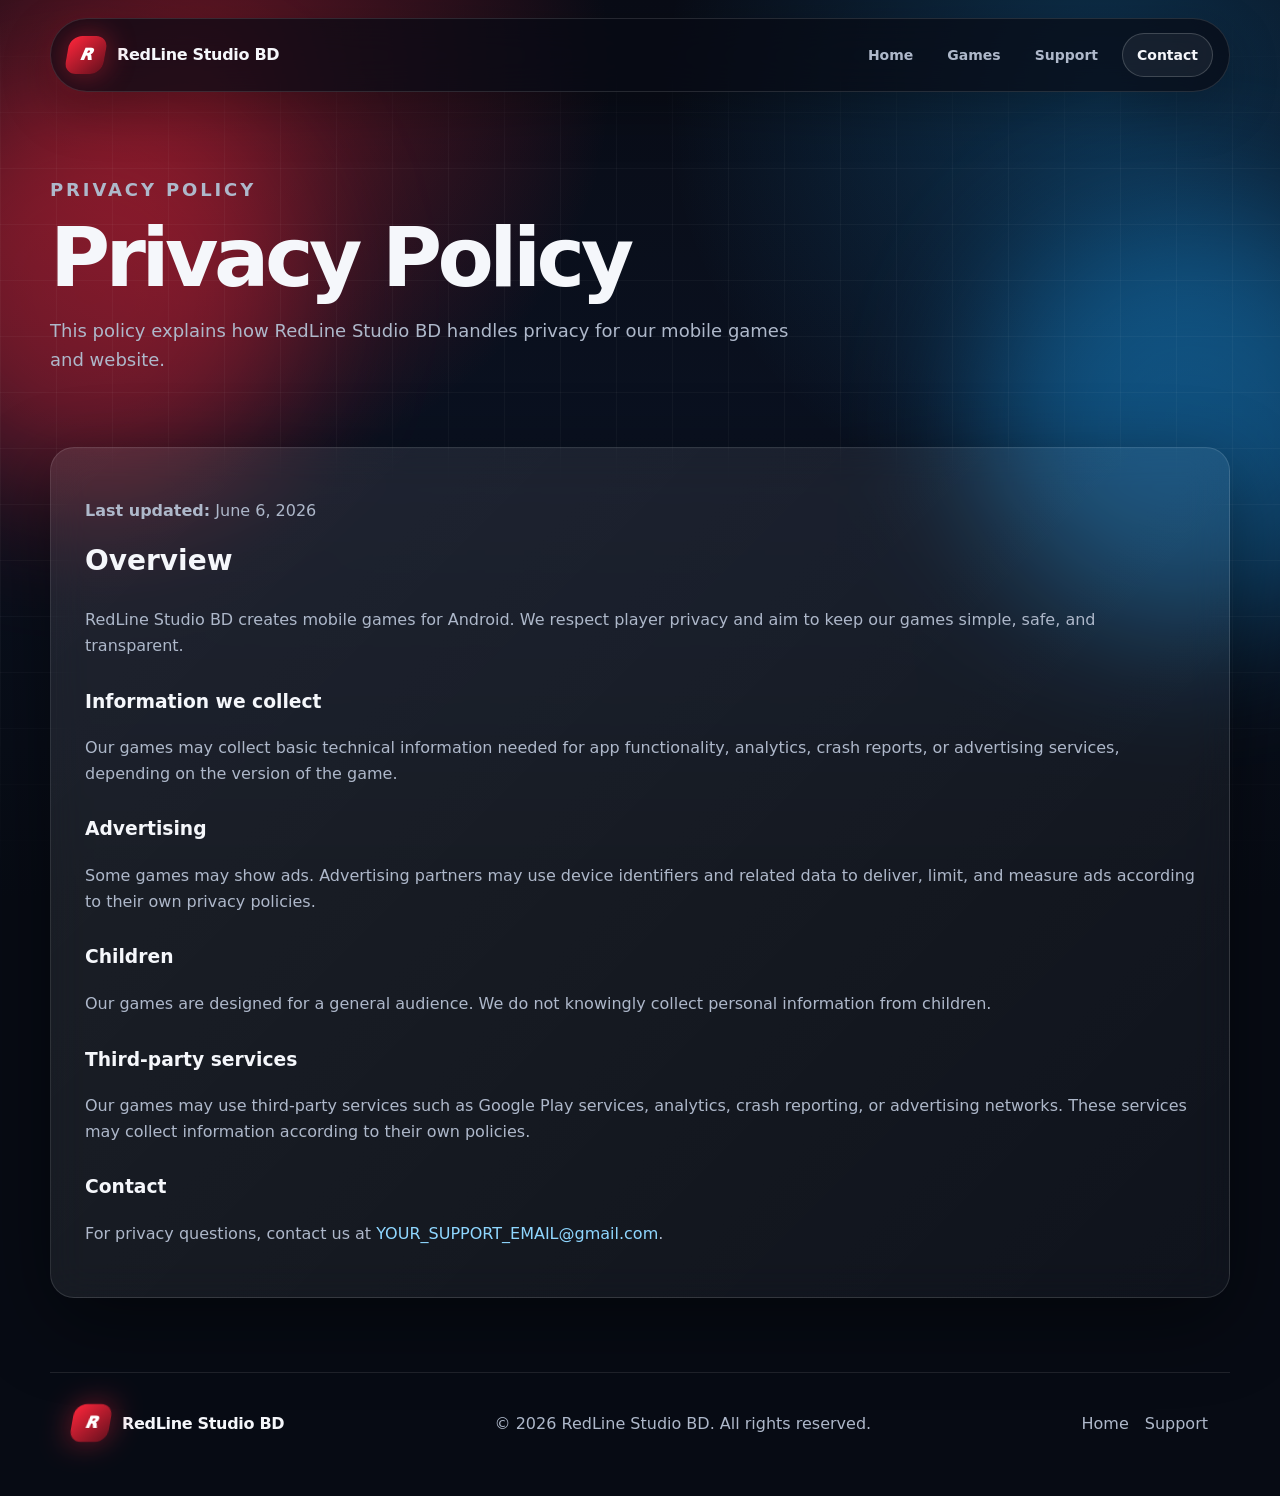
==== privacy.html @ acb66fec "Add files via upload" ====
<!doctype html>
<html lang="en">
<head>
  <meta charset="utf-8" />
  <meta name="viewport" content="width=device-width, initial-scale=1" />
  <title>Privacy Policy | RedLine Studio BD</title>
  <meta name="description" content="Privacy Policy for RedLine Studio BD mobile games." />
  <meta name="theme-color" content="#0b1020" />
  <link rel="stylesheet" href="styles.css" />
</head>
<body>
  <div class="site-bg" aria-hidden="true"><span class="orb orb-red"></span><span class="orb orb-blue"></span></div>
  <header class="site-header">
    <a class="brand" href="index.html"><span class="brand-mark">R</span><span>RedLine Studio BD</span></a>
    <nav class="main-nav is-open-static" aria-label="Main navigation">
      <a href="index.html">Home</a>
      <a href="index.html#games">Games</a>
      <a href="support.html">Support</a>
      <a class="nav-pill" href="mailto:YOUR_SUPPORT_EMAIL@gmail.com">Contact</a>
    </nav>
  </header>

  <main class="section-shell">
    <section class="page-hero">
      <p class="eyebrow">Privacy Policy</p>
      <h1>Privacy Policy</h1>
      <p>This policy explains how RedLine Studio BD handles privacy for our mobile games and website.</p>
    </section>

    <section class="glass-card content-card">
      <p><strong>Last updated:</strong> June 6, 2026</p>

      <h2>Overview</h2>
      <p>RedLine Studio BD creates mobile games for Android. We respect player privacy and aim to keep our games simple, safe, and transparent.</p>

      <h3>Information we collect</h3>
      <p>Our games may collect basic technical information needed for app functionality, analytics, crash reports, or advertising services, depending on the version of the game.</p>

      <h3>Advertising</h3>
      <p>Some games may show ads. Advertising partners may use device identifiers and related data to deliver, limit, and measure ads according to their own privacy policies.</p>

      <h3>Children</h3>
      <p>Our games are designed for a general audience. We do not knowingly collect personal information from children.</p>

      <h3>Third-party services</h3>
      <p>Our games may use third-party services such as Google Play services, analytics, crash reporting, or advertising networks. These services may collect information according to their own policies.</p>

      <h3>Contact</h3>
      <p>For privacy questions, contact us at <a href="mailto:YOUR_SUPPORT_EMAIL@gmail.com">YOUR_SUPPORT_EMAIL@gmail.com</a>.</p>
    </section>
  </main>

  <footer class="site-footer">
    <div class="brand footer-brand"><span class="brand-mark">R</span><span>RedLine Studio BD</span></div>
    <p>© <span id="year"></span> RedLine Studio BD. All rights reserved.</p>
    <div class="footer-links"><a href="index.html">Home</a><a href="support.html">Support</a></div>
  </footer>
  <script>document.getElementById('year').textContent = new Date().getFullYear();</script>
</body>
</html>
---- styles.css ----
:root {
  --bg: #070b14;
  --bg-2: #0c1424;
  --card: rgba(17, 27, 48, .72);
  --card-strong: rgba(20, 34, 61, .86);
  --border: rgba(255, 255, 255, .12);
  --text: #f5f7fb;
  --muted: #aeb8ca;
  --muted-2: #7d8799;
  --red: #ff263b;
  --red-2: #b70f22;
  --blue: #19a7ff;
  --orange: #ff8a1c;
  --green: #45d981;
  --shadow: 0 24px 80px rgba(0, 0, 0, .45);
  --radius: 24px;
  --max: 1180px;
}

* { box-sizing: border-box; }
html { scroll-behavior: smooth; }
body {
  margin: 0;
  font-family: Inter, ui-sans-serif, system-ui, -apple-system, BlinkMacSystemFont, "Segoe UI", sans-serif;
  color: var(--text);
  background: var(--bg);
  line-height: 1.6;
  overflow-x: hidden;
}
a { color: inherit; text-decoration: none; }
img { max-width: 100%; display: block; }

.site-bg {
  position: fixed;
  inset: 0;
  pointer-events: none;
  z-index: -3;
  background:
    radial-gradient(circle at 16% 8%, rgba(255, 38, 59, .36), transparent 30%),
    radial-gradient(circle at 86% 10%, rgba(25, 167, 255, .24), transparent 32%),
    linear-gradient(180deg, #090c16 0%, #0a1120 48%, #070b14 100%);
}
.site-bg::after {
  content: "";
  position: absolute;
  inset: 0;
  background-image:
    linear-gradient(rgba(255,255,255,.035) 1px, transparent 1px),
    linear-gradient(90deg, rgba(255,255,255,.035) 1px, transparent 1px);
  background-size: 56px 56px;
  mask-image: linear-gradient(to bottom, transparent, black 18%, black 72%, transparent);
}
.orb { position: absolute; width: 420px; height: 420px; border-radius: 999px; filter: blur(70px); opacity: .38; }
.orb-red { left: -120px; top: 80px; background: var(--red); }
.orb-blue { right: -120px; top: 210px; background: var(--blue); }

.site-header {
  position: sticky;
  top: 0;
  z-index: 20;
  width: min(var(--max), calc(100% - 36px));
  margin: 18px auto 0;
  padding: 14px 16px;
  display: flex;
  align-items: center;
  justify-content: space-between;
  background: rgba(7, 11, 20, .72);
  border: 1px solid var(--border);
  border-radius: 999px;
  backdrop-filter: blur(22px);
  box-shadow: 0 18px 50px rgba(0,0,0,.28);
}
.brand { display: inline-flex; align-items: center; gap: 12px; font-weight: 850; letter-spacing: -.02em; }
.brand-mark {
  width: 38px;
  height: 38px;
  display: grid;
  place-items: center;
  border-radius: 12px;
  color: #fff;
  font-weight: 950;
  font-style: italic;
  background: linear-gradient(135deg, var(--red), #66101e);
  box-shadow: 0 0 30px rgba(255, 38, 59, .45);
  transform: skew(-10deg);
}
.main-nav { display: flex; align-items: center; gap: 6px; }
.main-nav a {
  padding: 10px 14px;
  color: var(--muted);
  font-weight: 700;
  font-size: 14px;
  border-radius: 999px;
  transition: .2s ease;
}
.main-nav a:hover { color: var(--text); background: rgba(255,255,255,.06); }
.main-nav .nav-pill {
  color: var(--text);
  border: 1px solid rgba(255,255,255,.18);
  background: rgba(255,255,255,.06);
  margin-left: 4px;
}
.nav-toggle { display: none; border: 0; background: transparent; padding: 8px; }
.nav-toggle span { display: block; width: 24px; height: 2px; margin: 5px; background: #fff; border-radius: 99px; }

.section-shell { width: min(var(--max), calc(100% - 36px)); margin-inline: auto; }
.hero {
  min-height: 720px;
  display: grid;
  grid-template-columns: minmax(0, 1fr) minmax(420px, .95fr);
  align-items: center;
  gap: 42px;
  padding: 86px 0 56px;
}
.eyebrow {
  color: var(--red);
  text-transform: uppercase;
  letter-spacing: .16em;
  font-size: 12px;
  font-weight: 900;
  margin: 0 0 12px;
}
.hero h1, .section-heading h2, .studio-copy h2 {
  margin: 0;
  line-height: .98;
  letter-spacing: -.055em;
}
.hero h1 { font-size: clamp(54px, 8vw, 104px); max-width: 720px; }
.hero h1 span {
  background: linear-gradient(90deg, var(--red), #fff 68%);
  -webkit-background-clip: text;
  background-clip: text;
  color: transparent;
}
.hero-text { color: var(--muted); font-size: clamp(17px, 2vw, 21px); max-width: 610px; margin: 26px 0 0; }
.hero-actions { display: flex; flex-wrap: wrap; gap: 16px; margin: 34px 0 22px; }
.btn {
  display: inline-flex;
  align-items: center;
  justify-content: center;
  gap: 10px;
  min-height: 52px;
  padding: 0 22px;
  border-radius: 14px;
  font-weight: 900;
  border: 1px solid transparent;
  transition: transform .2s ease, box-shadow .2s ease, background .2s ease;
}
.btn:hover { transform: translateY(-2px); }
.btn-primary { background: linear-gradient(135deg, var(--red), var(--red-2)); box-shadow: 0 16px 45px rgba(255,38,59,.28); }
.btn-secondary { background: rgba(255,255,255,.055); border-color: rgba(255,255,255,.16); color: #fff; }
.trust-row { display: flex; flex-wrap: wrap; gap: 12px; color: var(--muted); font-size: 14px; }
.trust-row span { padding: 8px 12px; border: 1px solid rgba(255,255,255,.08); border-radius: 999px; background: rgba(255,255,255,.035); }

.hero-art {
  position: relative;
  min-height: 560px;
  display: grid;
  place-items: center;
  border-radius: 36px;
  overflow: hidden;
  background:
    radial-gradient(circle at 28% 44%, rgba(25, 167, 255, .28), transparent 33%),
    radial-gradient(circle at 84% 58%, rgba(255, 138, 28, .22), transparent 32%),
    linear-gradient(135deg, rgba(255,255,255,.08), rgba(255,255,255,.025));
  border: 1px solid rgba(255,255,255,.13);
  box-shadow: var(--shadow), inset 0 1px rgba(255,255,255,.12);
}
.hero-art::before {
  content: "";
  position: absolute;
  inset: 0;
  background: linear-gradient(120deg, rgba(255,38,59,.22), transparent 42%, rgba(25,167,255,.2)), url("data:image/svg+xml,%3Csvg xmlns='http://www.w3.org/2000/svg' width='120' height='120' viewBox='0 0 120 120'%3E%3Cpath d='M0 60H120M60 0V120' stroke='white' stroke-opacity='.05'/%3E%3C/svg%3E");
}
.speed-lines::before, .speed-lines::after {
  content: "";
  position: absolute;
  width: 66%;
  height: 2px;
  left: -16%;
  background: linear-gradient(90deg, transparent, rgba(25,167,255,.8), transparent);
  transform: rotate(-12deg);
  box-shadow: 0 0 30px rgba(25,167,255,.5);
}
.speed-lines::before { top: 30%; }
.speed-lines::after { top: 70%; background: linear-gradient(90deg, transparent, rgba(255,138,28,.85), transparent); box-shadow: 0 0 30px rgba(255,138,28,.48); }
.hero-art img { position: relative; width: min(112%, 760px); filter: drop-shadow(0 30px 35px rgba(0,0,0,.55)); transform: rotate(-1deg); }
.hero-badge {
  position: absolute;
  right: 22px;
  top: 22px;
  padding: 10px 14px;
  border-radius: 999px;
  background: rgba(255,138,28,.18);
  border: 1px solid rgba(255,138,28,.5);
  color: #ffd7b1;
  font-weight: 900;
}

.about-grid { padding: 34px 0 74px; display: grid; grid-template-columns: .95fr 1.05fr; gap: 24px; align-items: end; }
.section-heading h2 { font-size: clamp(34px, 4.8vw, 62px); }
.section-heading p:not(.eyebrow) { color: var(--muted); margin: 16px auto 0; max-width: 680px; }
.center { text-align: center; }
.glass-card {
  background: linear-gradient(135deg, rgba(255,255,255,.09), rgba(255,255,255,.035));
  border: 1px solid var(--border);
  border-radius: var(--radius);
  box-shadow: var(--shadow);
  backdrop-filter: blur(18px);
}
.about-card { display: grid; grid-template-columns: 76px 1fr; gap: 20px; padding: 28px; }
.about-card h3 { margin: 0 0 8px; font-size: 24px; }
.about-card p { color: var(--muted); margin: 10px 0 0; }
.icon-bubble { width: 60px; height: 60px; border-radius: 18px; display: grid; place-items: center; background: rgba(255,38,59,.12); border: 1px solid rgba(255,38,59,.26); font-size: 24px; }
.stats-strip { grid-column: 1 / -1; display: grid; grid-template-columns: repeat(3, 1fr); gap: 16px; }
.stats-strip div { padding: 24px; border-radius: 20px; background: rgba(255,255,255,.045); border: 1px solid rgba(255,255,255,.09); }
.stats-strip strong { display: block; font-size: 28px; letter-spacing: -.04em; }
.stats-strip span { color: var(--muted); }

.games-section { padding: 74px 0; }
.game-grid { display: grid; grid-template-columns: repeat(2, minmax(0, 1fr)); gap: 24px; margin-top: 36px; }
.game-card {
  position: relative;
  overflow: hidden;
  border-radius: 28px;
  background: var(--card-strong);
  border: 1px solid var(--border);
  box-shadow: var(--shadow);
}
.game-card::before { content: ""; position: absolute; inset: 0; opacity: .42; pointer-events: none; }
.ice-card::before { background: radial-gradient(circle at 30% 10%, rgba(25,167,255,.36), transparent 42%); }
.road-card::before { background: radial-gradient(circle at 74% 16%, rgba(255,138,28,.34), transparent 42%), radial-gradient(circle at 22% 14%, rgba(25,167,255,.26), transparent 34%); }
.game-media { position: relative; height: 286px; overflow: hidden; background: #101a2d; }
.game-media > img { width: 100%; height: 100%; object-fit: cover; transition: transform .35s ease; }
.game-card:hover .game-media > img { transform: scale(1.04); }
.road-media { display: grid; place-items: center; background: linear-gradient(135deg, rgba(0,0,0,.78), rgba(27,12,10,.72) 55%, rgba(10,22,36,.76)); }
.road-media > img { width: 112%; height: auto; object-fit: contain; filter: drop-shadow(0 28px 32px rgba(0,0,0,.65)); }
.status-badge {
  position: absolute;
  top: 16px;
  right: 16px;
  z-index: 2;
  padding: 8px 12px;
  border-radius: 999px;
  font-size: 13px;
  font-weight: 950;
  border: 1px solid rgba(255,255,255,.18);
}
.released { background: rgba(69,217,129,.18); color: #aaffc9; border-color: rgba(69,217,129,.38); }
.upcoming { background: rgba(255,138,28,.18); color: #ffd0a1; border-color: rgba(255,138,28,.48); }
.game-body { position: relative; padding: 24px; }
.game-title-row { display: flex; gap: 14px; align-items: center; }
.game-icon { width: 56px; height: 56px; border-radius: 16px; object-fit: cover; box-shadow: 0 10px 24px rgba(0,0,0,.35); }
.game-body h3 { margin: 0; font-size: 30px; letter-spacing: -.04em; }
.game-body p { color: var(--muted); margin: 12px 0 0; }
.subtitle { margin-top: 2px !important; color: #ffd0a1 !important; }
.game-footer { display: flex; align-items: center; justify-content: space-between; gap: 16px; margin-top: 22px; color: var(--muted); font-weight: 750; flex-wrap: wrap; }
.btn-small { min-height: 44px; padding: 0 16px; border-radius: 12px; font-size: 14px; }
.btn-ice { color: #e8f8ff; background: rgba(25,167,255,.13); border-color: rgba(25,167,255,.46); }
.btn-coming { color: #ffe2c4; background: rgba(255,138,28,.13); border-color: rgba(255,138,28,.5); }

.studio-panel {
  margin-bottom: 72px;
  padding: 34px;
  display: grid;
  grid-template-columns: 1fr 1fr;
  gap: 24px;
  align-items: center;
  border-radius: 30px;
  background: linear-gradient(135deg, rgba(255,38,59,.12), rgba(25,167,255,.1));
  border: 1px solid var(--border);
  box-shadow: var(--shadow);
}
.studio-copy p:last-child { color: var(--muted); max-width: 620px; }
.support-actions { display: grid; grid-template-columns: repeat(2, 1fr); gap: 16px; }
.contact-tile {
  padding: 22px;
  border-radius: 20px;
  background: rgba(7,11,20,.48);
  border: 1px solid rgba(255,255,255,.12);
  transition: .2s ease;
}
.contact-tile:hover { transform: translateY(-2px); border-color: rgba(255,255,255,.22); }
.contact-tile span { font-size: 28px; display: block; margin-bottom: 12px; }
.contact-tile strong { display: block; }
.contact-tile small { color: var(--muted); word-break: break-word; }

.site-footer {
  width: min(var(--max), calc(100% - 36px));
  margin: 0 auto 22px;
  padding: 22px;
  display: flex;
  align-items: center;
  justify-content: space-between;
  gap: 18px;
  color: var(--muted);
  border-top: 1px solid rgba(255,255,255,.1);
}
.footer-brand { color: var(--text); }
.footer-links { display: flex; gap: 16px; flex-wrap: wrap; }
.footer-links a:hover { color: #fff; }

.page-hero { padding: 84px 0 32px; }
.page-hero h1 { font-size: clamp(44px, 7vw, 82px); line-height: 1; letter-spacing: -.055em; margin: 0; }
.page-hero p { color: var(--muted); font-size: 18px; max-width: 760px; }
.content-card { padding: 34px; margin: 22px auto 74px; }
.content-card h2 { margin-top: 0; font-size: 28px; }
.content-card h3 { margin-top: 28px; }
.content-card p, .content-card li { color: var(--muted); }
.content-card a { color: #8fd7ff; }

@media (max-width: 980px) {
  .site-header { border-radius: 24px; align-items: flex-start; }
  .nav-toggle { display: block; }
  .main-nav {
    position: absolute;
    top: calc(100% + 10px);
    left: 0;
    right: 0;
    display: none;
    flex-direction: column;
    align-items: stretch;
    padding: 14px;
    border-radius: 24px;
    background: rgba(7,11,20,.94);
    border: 1px solid var(--border);
  }
  .main-nav.is-open { display: flex; }
  .hero { grid-template-columns: 1fr; min-height: auto; padding-top: 62px; }
  .hero-art { min-height: 420px; }
  .about-grid, .game-grid, .studio-panel { grid-template-columns: 1fr; }
}

@media (max-width: 640px) {
  .site-header, .section-shell, .site-footer { width: min(100% - 24px, var(--max)); }
  .hero { padding-top: 48px; }
  .hero-actions, .support-actions, .stats-strip { grid-template-columns: 1fr; flex-direction: column; }
  .btn { width: 100%; }
  .trust-row span { width: 100%; }
  .hero-art { min-height: 340px; border-radius: 24px; }
  .about-card { grid-template-columns: 1fr; }
  .game-media { height: 220px; }
  .site-footer { align-items: flex-start; flex-direction: column; }
}

.main-nav.is-open-static { display: flex; position: static; padding: 0; border: 0; background: transparent; flex-direction: row; align-items: center; }
@media (max-width: 760px) {
  .main-nav.is-open-static { display: none; }
}
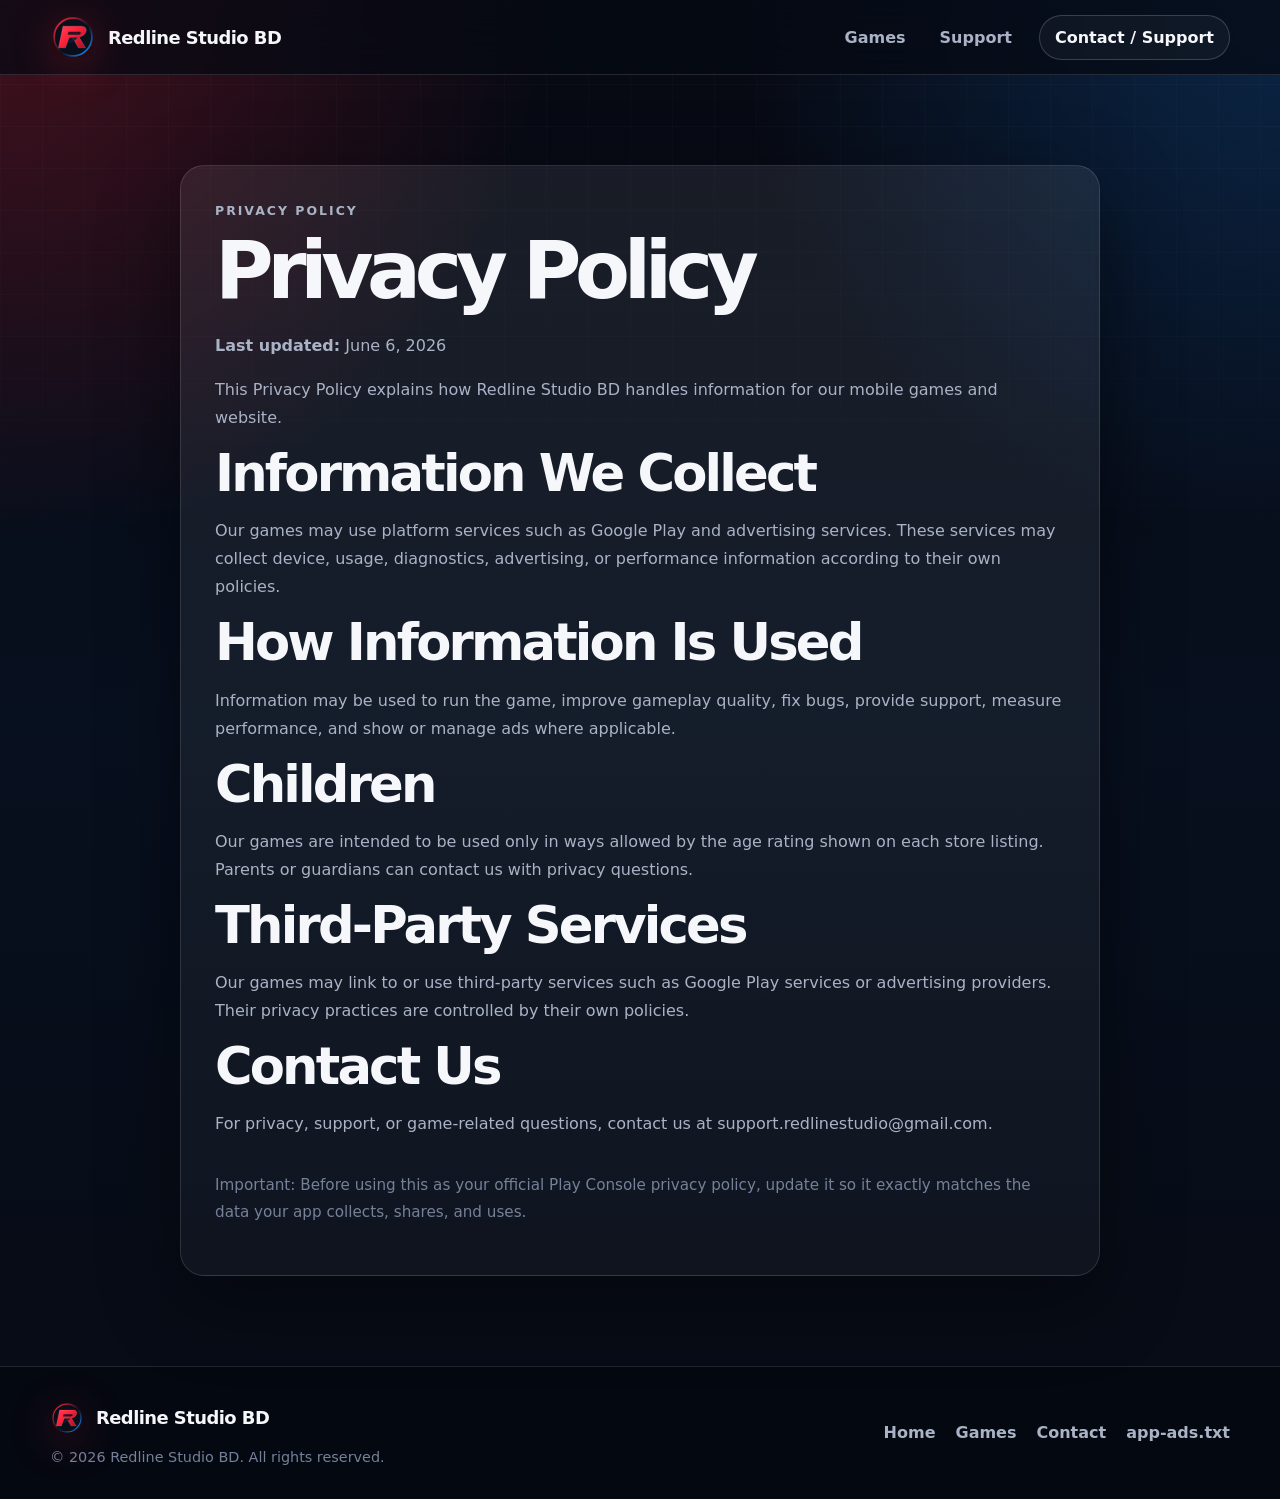
==== commit e16a7139: "final" ====
--- a/privacy.html
+++ b/privacy.html
@@ -3,58 +3,73 @@
 <head>
   <meta charset="utf-8" />
   <meta name="viewport" content="width=device-width, initial-scale=1" />
-  <title>Privacy Policy | RedLine Studio BD</title>
-  <meta name="description" content="Privacy Policy for RedLine Studio BD mobile games." />
-  <meta name="theme-color" content="#0b1020" />
+  <title>Privacy Policy — Redline Studio BD</title>
+  <meta name="description" content="Privacy Policy for Redline Studio BD games and website." />
+  <meta name="theme-color" content="#0a0f1f" />
+  <link rel="icon" href="assets/favicon.svg" type="image/svg+xml" />
   <link rel="stylesheet" href="styles.css" />
 </head>
 <body>
-  <div class="site-bg" aria-hidden="true"><span class="orb orb-red"></span><span class="orb orb-blue"></span></div>
-  <header class="site-header">
-    <a class="brand" href="index.html"><span class="brand-mark">R</span><span>RedLine Studio BD</span></a>
-    <nav class="main-nav is-open-static" aria-label="Main navigation">
-      <a href="index.html">Home</a>
-      <a href="index.html#games">Games</a>
-      <a href="support.html">Support</a>
-      <a class="nav-pill" href="mailto:YOUR_SUPPORT_EMAIL@gmail.com">Contact</a>
-    </nav>
+  <header class="site-header is-scrolled" data-header>
+    <div class="container header-inner">
+      <a class="brand" href="index.html#home" aria-label="Redline Studio BD home">
+        <img src="assets/redline-logo.svg" width="46" height="46" alt="" />
+        <span>Redline Studio BD</span>
+      </a>
+      <button class="nav-toggle" data-nav-toggle aria-label="Open menu" aria-expanded="false">
+        <span></span><span></span><span></span>
+      </button>
+      <nav class="main-nav privacy-nav" data-nav>
+        <a href="index.html#games">Games</a>
+        <a href="index.html#support">Support</a>
+        <a class="nav-pill" href="mailto:support.redlinestudio@gmail.com">Contact / Support</a>
+      </nav>
+    </div>
   </header>
 
-  <main class="section-shell">
-    <section class="page-hero">
+  <main class="section">
+    <article class="container support-card" style="display:block; max-width: 920px;">
       <p class="eyebrow">Privacy Policy</p>
-      <h1>Privacy Policy</h1>
-      <p>This policy explains how RedLine Studio BD handles privacy for our mobile games and website.</p>
-    </section>
+      <h1 style="font-size: clamp(2.6rem, 7vw, 5rem);">Privacy Policy</h1>
+      <p><strong>Last updated:</strong> June 6, 2026</p>
+      <p>This Privacy Policy explains how Redline Studio BD handles information for our mobile games and website.</p>
 
-    <section class="glass-card content-card">
-      <p><strong>Last updated:</strong> June 6, 2026</p>
+      <h2>Information We Collect</h2>
+      <p>Our games may use platform services such as Google Play and advertising services. These services may collect device, usage, diagnostics, advertising, or performance information according to their own policies.</p>
 
-      <h2>Overview</h2>
-      <p>RedLine Studio BD creates mobile games for Android. We respect player privacy and aim to keep our games simple, safe, and transparent.</p>
+      <h2>How Information Is Used</h2>
+      <p>Information may be used to run the game, improve gameplay quality, fix bugs, provide support, measure performance, and show or manage ads where applicable.</p>
 
-      <h3>Information we collect</h3>
-      <p>Our games may collect basic technical information needed for app functionality, analytics, crash reports, or advertising services, depending on the version of the game.</p>
+      <h2>Children</h2>
+      <p>Our games are intended to be used only in ways allowed by the age rating shown on each store listing. Parents or guardians can contact us with privacy questions.</p>
 
-      <h3>Advertising</h3>
-      <p>Some games may show ads. Advertising partners may use device identifiers and related data to deliver, limit, and measure ads according to their own privacy policies.</p>
+      <h2>Third-Party Services</h2>
+      <p>Our games may link to or use third-party services such as Google Play services or advertising providers. Their privacy practices are controlled by their own policies.</p>
 
-      <h3>Children</h3>
-      <p>Our games are designed for a general audience. We do not knowingly collect personal information from children.</p>
+      <h2>Contact Us</h2>
+      <p>For privacy, support, or game-related questions, contact us at <a href="mailto:support.redlinestudio@gmail.com">support.redlinestudio@gmail.com</a>.</p>
 
-      <h3>Third-party services</h3>
-      <p>Our games may use third-party services such as Google Play services, analytics, crash reporting, or advertising networks. These services may collect information according to their own policies.</p>
-
-      <h3>Contact</h3>
-      <p>For privacy questions, contact us at <a href="mailto:YOUR_SUPPORT_EMAIL@gmail.com">YOUR_SUPPORT_EMAIL@gmail.com</a>.</p>
-    </section>
+      <p style="color: var(--muted-2); font-size: 0.95rem; margin-top: 34px;">Important: Before using this as your official Play Console privacy policy, update it so it exactly matches the data your app collects, shares, and uses.</p>
+    </article>
   </main>
 
   <footer class="site-footer">
-    <div class="brand footer-brand"><span class="brand-mark">R</span><span>RedLine Studio BD</span></div>
-    <p>© <span id="year"></span> RedLine Studio BD. All rights reserved.</p>
-    <div class="footer-links"><a href="index.html">Home</a><a href="support.html">Support</a></div>
+    <div class="container footer-grid">
+      <div>
+        <a class="footer-brand" href="index.html#home">
+          <img src="assets/redline-logo.svg" width="34" height="34" alt="" />
+          <span>Redline Studio BD</span>
+        </a>
+        <p>© <span data-year></span> Redline Studio BD. All rights reserved.</p>
+      </div>
+      <nav class="footer-links" aria-label="Footer navigation">
+        <a href="index.html">Home</a>
+        <a href="index.html#games">Games</a>
+        <a href="index.html#support">Contact</a>
+        <a href="app-ads.txt">app-ads.txt</a>
+      </nav>
+    </div>
   </footer>
-  <script>document.getElementById('year').textContent = new Date().getFullYear();</script>
+  <script src="script.js"></script>
 </body>
 </html>
--- a/styles.css
+++ b/styles.css
@@ -1,18 +1,18 @@
 :root {
   --bg: #070b14;
-  --bg-2: #0c1424;
-  --card: rgba(17, 27, 48, .72);
-  --card-strong: rgba(20, 34, 61, .86);
-  --border: rgba(255, 255, 255, .12);
+  --bg-2: #0b1223;
+  --card: rgba(16, 24, 42, 0.78);
+  --card-strong: rgba(20, 30, 52, 0.92);
+  --line: rgba(255, 255, 255, 0.12);
   --text: #f5f7fb;
-  --muted: #aeb8ca;
-  --muted-2: #7d8799;
-  --red: #ff263b;
-  --red-2: #b70f22;
-  --blue: #19a7ff;
-  --orange: #ff8a1c;
-  --green: #45d981;
-  --shadow: 0 24px 80px rgba(0, 0, 0, .45);
+  --muted: #aab3c6;
+  --muted-2: #758199;
+  --red: #ff263d;
+  --red-2: #b41127;
+  --blue: #178bff;
+  --orange: #ff8a1f;
+  --green: #41d37a;
+  --shadow: 0 24px 80px rgba(0, 0, 0, 0.45);
   --radius: 24px;
   --max: 1180px;
 }
@@ -23,327 +23,614 @@
   margin: 0;
   font-family: Inter, ui-sans-serif, system-ui, -apple-system, BlinkMacSystemFont, "Segoe UI", sans-serif;
   color: var(--text);
-  background: var(--bg);
-  line-height: 1.6;
-  overflow-x: hidden;
-}
-a { color: inherit; text-decoration: none; }
-img { max-width: 100%; display: block; }
-
-.site-bg {
+  background:
+    radial-gradient(circle at top left, rgba(255, 38, 61, 0.24), transparent 34rem),
+    radial-gradient(circle at top right, rgba(23, 139, 255, 0.22), transparent 34rem),
+    linear-gradient(180deg, #070912 0%, #07101f 48%, #070b14 100%);
+  min-height: 100vh;
+}
+
+body::before {
+  content: "";
   position: fixed;
   inset: 0;
   pointer-events: none;
-  z-index: -3;
-  background:
-    radial-gradient(circle at 16% 8%, rgba(255, 38, 59, .36), transparent 30%),
-    radial-gradient(circle at 86% 10%, rgba(25, 167, 255, .24), transparent 32%),
-    linear-gradient(180deg, #090c16 0%, #0a1120 48%, #070b14 100%);
-}
-.site-bg::after {
-  content: "";
-  position: absolute;
-  inset: 0;
   background-image:
-    linear-gradient(rgba(255,255,255,.035) 1px, transparent 1px),
-    linear-gradient(90deg, rgba(255,255,255,.035) 1px, transparent 1px);
-  background-size: 56px 56px;
-  mask-image: linear-gradient(to bottom, transparent, black 18%, black 72%, transparent);
-}
-.orb { position: absolute; width: 420px; height: 420px; border-radius: 999px; filter: blur(70px); opacity: .38; }
-.orb-red { left: -120px; top: 80px; background: var(--red); }
-.orb-blue { right: -120px; top: 210px; background: var(--blue); }
+    linear-gradient(rgba(255, 255, 255, 0.028) 1px, transparent 1px),
+    linear-gradient(90deg, rgba(255, 255, 255, 0.025) 1px, transparent 1px);
+  background-size: 42px 42px;
+  mask-image: linear-gradient(to bottom, black, transparent 78%);
+}
+
+a { color: inherit; text-decoration: none; }
+img { max-width: 100%; display: block; }
+
+.container {
+  width: min(var(--max), calc(100% - 40px));
+  margin-inline: auto;
+}
+
+.skip-link {
+  position: absolute;
+  left: -999px;
+  top: 12px;
+  padding: 10px 14px;
+  background: var(--text);
+  color: var(--bg);
+  border-radius: 999px;
+  z-index: 100;
+}
+.skip-link:focus { left: 12px; }
 
 .site-header {
   position: sticky;
   top: 0;
-  z-index: 20;
-  width: min(var(--max), calc(100% - 36px));
-  margin: 18px auto 0;
-  padding: 14px 16px;
+  z-index: 50;
+  backdrop-filter: blur(18px);
+  background: rgba(6, 10, 19, 0.74);
+  border-bottom: 1px solid var(--line);
+  transition: box-shadow 180ms ease, background 180ms ease;
+}
+.site-header.is-scrolled {
+  background: rgba(6, 10, 19, 0.9);
+  box-shadow: 0 18px 60px rgba(0, 0, 0, 0.34);
+}
+.header-inner {
+  min-height: 74px;
   display: flex;
   align-items: center;
   justify-content: space-between;
-  background: rgba(7, 11, 20, .72);
-  border: 1px solid var(--border);
-  border-radius: 999px;
-  backdrop-filter: blur(22px);
-  box-shadow: 0 18px 50px rgba(0,0,0,.28);
-}
-.brand { display: inline-flex; align-items: center; gap: 12px; font-weight: 850; letter-spacing: -.02em; }
-.brand-mark {
-  width: 38px;
-  height: 38px;
-  display: grid;
-  place-items: center;
-  border-radius: 12px;
-  color: #fff;
-  font-weight: 950;
-  font-style: italic;
-  background: linear-gradient(135deg, var(--red), #66101e);
-  box-shadow: 0 0 30px rgba(255, 38, 59, .45);
-  transform: skew(-10deg);
-}
-.main-nav { display: flex; align-items: center; gap: 6px; }
+  gap: 20px;
+}
+.brand,
+.footer-brand {
+  display: inline-flex;
+  align-items: center;
+  gap: 12px;
+  font-weight: 850;
+  letter-spacing: -0.03em;
+  font-size: 1.12rem;
+}
+.brand img,
+.footer-brand img {
+  filter: drop-shadow(0 8px 20px rgba(255, 38, 61, 0.28));
+}
+.main-nav {
+  display: flex;
+  align-items: center;
+  gap: 4px;
+}
 .main-nav a {
-  padding: 10px 14px;
   color: var(--muted);
   font-weight: 700;
-  font-size: 14px;
+  padding: 12px 15px;
   border-radius: 999px;
-  transition: .2s ease;
-}
-.main-nav a:hover { color: var(--text); background: rgba(255,255,255,.06); }
+  transition: color 160ms ease, background 160ms ease, border-color 160ms ease;
+}
+.main-nav a:hover,
+.main-nav a:focus-visible {
+  color: var(--text);
+  background: rgba(255, 255, 255, 0.07);
+  outline: none;
+}
 .main-nav .nav-pill {
   color: var(--text);
-  border: 1px solid rgba(255,255,255,.18);
-  background: rgba(255,255,255,.06);
-  margin-left: 4px;
-}
-.nav-toggle { display: none; border: 0; background: transparent; padding: 8px; }
-.nav-toggle span { display: block; width: 24px; height: 2px; margin: 5px; background: #fff; border-radius: 99px; }
-
-.section-shell { width: min(var(--max), calc(100% - 36px)); margin-inline: auto; }
-.hero {
-  min-height: 720px;
-  display: grid;
-  grid-template-columns: minmax(0, 1fr) minmax(420px, .95fr);
-  align-items: center;
-  gap: 42px;
-  padding: 86px 0 56px;
+  border: 1px solid rgba(255, 255, 255, 0.18);
+  margin-left: 8px;
+  background: rgba(255, 255, 255, 0.04);
+}
+.nav-toggle {
+  display: none;
+  width: 44px;
+  height: 44px;
+  border: 1px solid var(--line);
+  border-radius: 14px;
+  background: rgba(255, 255, 255, 0.05);
+  cursor: pointer;
+}
+.nav-toggle span {
+  display: block;
+  width: 20px;
+  height: 2px;
+  margin: 5px auto;
+  background: var(--text);
+  border-radius: 2px;
+}
+
+.section { padding: 90px 0; position: relative; }
+.hero { padding: 100px 0 80px; overflow: hidden; }
+.hero::after {
+  content: "";
+  position: absolute;
+  inset: auto 0 0 0;
+  height: 1px;
+  background: linear-gradient(90deg, transparent, rgba(255,255,255,0.2), transparent);
+}
+.hero-grid {
+  display: grid;
+  grid-template-columns: 1fr 0.9fr;
+  align-items: center;
+  gap: 64px;
 }
 .eyebrow {
+  margin: 0 0 14px;
   color: var(--red);
+  font-size: 0.78rem;
   text-transform: uppercase;
-  letter-spacing: .16em;
-  font-size: 12px;
-  font-weight: 900;
-  margin: 0 0 12px;
-}
-.hero h1, .section-heading h2, .studio-copy h2 {
-  margin: 0;
-  line-height: .98;
-  letter-spacing: -.055em;
-}
-.hero h1 { font-size: clamp(54px, 8vw, 104px); max-width: 720px; }
-.hero h1 span {
-  background: linear-gradient(90deg, var(--red), #fff 68%);
+  font-weight: 850;
+  letter-spacing: 0.16em;
+}
+h1,
+h2,
+h3,
+p { margin-top: 0; }
+h1 {
+  font-size: clamp(3.2rem, 9vw, 7.4rem);
+  line-height: 0.88;
+  letter-spacing: -0.08em;
+  margin-bottom: 26px;
+  text-wrap: balance;
+}
+h1 span {
+  background: linear-gradient(135deg, var(--red) 0%, #ff6171 38%, #ffffff 70%);
   -webkit-background-clip: text;
   background-clip: text;
   color: transparent;
 }
-.hero-text { color: var(--muted); font-size: clamp(17px, 2vw, 21px); max-width: 610px; margin: 26px 0 0; }
-.hero-actions { display: flex; flex-wrap: wrap; gap: 16px; margin: 34px 0 22px; }
-.btn {
+h2 {
+  font-size: clamp(2rem, 4vw, 3.6rem);
+  line-height: 1;
+  letter-spacing: -0.055em;
+  margin-bottom: 18px;
+}
+h3 {
+  font-size: clamp(1.6rem, 3vw, 2.4rem);
+  line-height: 1.05;
+  letter-spacing: -0.045em;
+  margin-bottom: 12px;
+}
+.hero-text,
+.section-heading p,
+.studio-copy p,
+.support-card p,
+.game-content p {
+  color: var(--muted);
+  line-height: 1.75;
+}
+.hero-text {
+  font-size: 1.16rem;
+  max-width: 620px;
+  margin-bottom: 32px;
+}
+.hero-actions {
+  display: flex;
+  flex-wrap: wrap;
+  gap: 14px;
+  margin-bottom: 28px;
+}
+.button,
+.store-button {
   display: inline-flex;
   align-items: center;
   justify-content: center;
+  min-height: 54px;
   gap: 10px;
-  min-height: 52px;
   padding: 0 22px;
   border-radius: 14px;
-  font-weight: 900;
-  border: 1px solid transparent;
-  transition: transform .2s ease, box-shadow .2s ease, background .2s ease;
-}
-.btn:hover { transform: translateY(-2px); }
-.btn-primary { background: linear-gradient(135deg, var(--red), var(--red-2)); box-shadow: 0 16px 45px rgba(255,38,59,.28); }
-.btn-secondary { background: rgba(255,255,255,.055); border-color: rgba(255,255,255,.16); color: #fff; }
-.trust-row { display: flex; flex-wrap: wrap; gap: 12px; color: var(--muted); font-size: 14px; }
-.trust-row span { padding: 8px 12px; border: 1px solid rgba(255,255,255,.08); border-radius: 999px; background: rgba(255,255,255,.035); }
-
-.hero-art {
+  font-weight: 850;
+  transition: transform 170ms ease, box-shadow 170ms ease, border-color 170ms ease, background 170ms ease;
+}
+.button:hover,
+.store-button:hover { transform: translateY(-2px); }
+.button.primary {
+  background: linear-gradient(135deg, #ff263d, #b41127);
+  box-shadow: 0 18px 42px rgba(255, 38, 61, 0.28);
+}
+.button.secondary {
+  border: 1px solid rgba(255, 255, 255, 0.18);
+  background: rgba(255, 255, 255, 0.05);
+}
+.hero-badges {
+  display: flex;
+  flex-wrap: wrap;
+  gap: 10px;
+}
+.hero-badges span,
+.meta-row span {
+  color: var(--muted);
+  border: 1px solid var(--line);
+  background: rgba(255, 255, 255, 0.04);
+  padding: 8px 11px;
+  border-radius: 999px;
+  font-size: 0.9rem;
+  font-weight: 650;
+}
+
+.hero-visual {
   position: relative;
-  min-height: 560px;
+  min-height: 520px;
   display: grid;
   place-items: center;
-  border-radius: 36px;
-  overflow: hidden;
+}
+.glow-ring {
+  position: absolute;
+  width: min(88vw, 460px);
+  aspect-ratio: 1;
+  border-radius: 50%;
+  border: 1px solid rgba(255, 255, 255, 0.16);
   background:
-    radial-gradient(circle at 28% 44%, rgba(25, 167, 255, .28), transparent 33%),
-    radial-gradient(circle at 84% 58%, rgba(255, 138, 28, .22), transparent 32%),
-    linear-gradient(135deg, rgba(255,255,255,.08), rgba(255,255,255,.025));
-  border: 1px solid rgba(255,255,255,.13);
-  box-shadow: var(--shadow), inset 0 1px rgba(255,255,255,.12);
-}
-.hero-art::before {
-  content: "";
-  position: absolute;
-  inset: 0;
-  background: linear-gradient(120deg, rgba(255,38,59,.22), transparent 42%, rgba(25,167,255,.2)), url("data:image/svg+xml,%3Csvg xmlns='http://www.w3.org/2000/svg' width='120' height='120' viewBox='0 0 120 120'%3E%3Cpath d='M0 60H120M60 0V120' stroke='white' stroke-opacity='.05'/%3E%3C/svg%3E");
-}
-.speed-lines::before, .speed-lines::after {
-  content: "";
-  position: absolute;
-  width: 66%;
+    radial-gradient(circle at center, rgba(255,255,255,0.06), transparent 48%),
+    conic-gradient(from 220deg, rgba(255,38,61,0.1), rgba(255,38,61,0.95), rgba(23,139,255,0.95), rgba(23,139,255,0.12), rgba(255,38,61,0.1));
+  box-shadow: 0 0 80px rgba(255, 38, 61, 0.22), 0 0 110px rgba(23, 139, 255, 0.18);
+  animation: slow-spin 12s linear infinite;
+}
+.logo-orb {
+  position: relative;
+  width: min(64vw, 300px);
+  aspect-ratio: 1;
+  border-radius: 40px;
+  display: grid;
+  place-items: center;
+  background: linear-gradient(145deg, rgba(255,255,255,0.13), rgba(255,255,255,0.03));
+  border: 1px solid rgba(255,255,255,0.14);
+  box-shadow: var(--shadow), inset 0 1px 0 rgba(255,255,255,0.18);
+  transform: rotate(-6deg);
+}
+.logo-orb img { width: 74%; filter: drop-shadow(0 18px 30px rgba(0,0,0,0.42)); }
+.energy-line {
+  position: absolute;
   height: 2px;
-  left: -16%;
-  background: linear-gradient(90deg, transparent, rgba(25,167,255,.8), transparent);
-  transform: rotate(-12deg);
-  box-shadow: 0 0 30px rgba(25,167,255,.5);
-}
-.speed-lines::before { top: 30%; }
-.speed-lines::after { top: 70%; background: linear-gradient(90deg, transparent, rgba(255,138,28,.85), transparent); box-shadow: 0 0 30px rgba(255,138,28,.48); }
-.hero-art img { position: relative; width: min(112%, 760px); filter: drop-shadow(0 30px 35px rgba(0,0,0,.55)); transform: rotate(-1deg); }
-.hero-badge {
-  position: absolute;
-  right: 22px;
-  top: 22px;
-  padding: 10px 14px;
+  width: 220px;
   border-radius: 999px;
-  background: rgba(255,138,28,.18);
-  border: 1px solid rgba(255,138,28,.5);
-  color: #ffd7b1;
-  font-weight: 900;
-}
-
-.about-grid { padding: 34px 0 74px; display: grid; grid-template-columns: .95fr 1.05fr; gap: 24px; align-items: end; }
-.section-heading h2 { font-size: clamp(34px, 4.8vw, 62px); }
-.section-heading p:not(.eyebrow) { color: var(--muted); margin: 16px auto 0; max-width: 680px; }
-.center { text-align: center; }
-.glass-card {
-  background: linear-gradient(135deg, rgba(255,255,255,.09), rgba(255,255,255,.035));
-  border: 1px solid var(--border);
+  background: linear-gradient(90deg, transparent, rgba(255,38,61,0.85), transparent);
+  filter: blur(0.3px);
+}
+.line-a { transform: translate(-210px, -170px) rotate(20deg); }
+.line-b { transform: translate(230px, 130px) rotate(-18deg); background: linear-gradient(90deg, transparent, rgba(23,139,255,0.85), transparent); }
+.line-c { transform: translate(-150px, 205px) rotate(-9deg); width: 160px; }
+@keyframes slow-spin { to { transform: rotate(360deg); } }
+
+.section-heading {
+  max-width: 780px;
+  margin-bottom: 32px;
+}
+.games-grid {
+  display: grid;
+  grid-template-columns: repeat(2, minmax(0, 1fr));
+  gap: 22px;
+}
+.game-card,
+.support-card,
+.stats-panel,
+.studio-copy {
+  border: 1px solid var(--line);
+  background: linear-gradient(180deg, rgba(255,255,255,0.075), rgba(255,255,255,0.035));
   border-radius: var(--radius);
   box-shadow: var(--shadow);
-  backdrop-filter: blur(18px);
-}
-.about-card { display: grid; grid-template-columns: 76px 1fr; gap: 20px; padding: 28px; }
-.about-card h3 { margin: 0 0 8px; font-size: 24px; }
-.about-card p { color: var(--muted); margin: 10px 0 0; }
-.icon-bubble { width: 60px; height: 60px; border-radius: 18px; display: grid; place-items: center; background: rgba(255,38,59,.12); border: 1px solid rgba(255,38,59,.26); font-size: 24px; }
-.stats-strip { grid-column: 1 / -1; display: grid; grid-template-columns: repeat(3, 1fr); gap: 16px; }
-.stats-strip div { padding: 24px; border-radius: 20px; background: rgba(255,255,255,.045); border: 1px solid rgba(255,255,255,.09); }
-.stats-strip strong { display: block; font-size: 28px; letter-spacing: -.04em; }
-.stats-strip span { color: var(--muted); }
-
-.games-section { padding: 74px 0; }
-.game-grid { display: grid; grid-template-columns: repeat(2, minmax(0, 1fr)); gap: 24px; margin-top: 36px; }
+}
 .game-card {
   position: relative;
   overflow: hidden;
-  border-radius: 28px;
-  background: var(--card-strong);
-  border: 1px solid var(--border);
-  box-shadow: var(--shadow);
-}
-.game-card::before { content: ""; position: absolute; inset: 0; opacity: .42; pointer-events: none; }
-.ice-card::before { background: radial-gradient(circle at 30% 10%, rgba(25,167,255,.36), transparent 42%); }
-.road-card::before { background: radial-gradient(circle at 74% 16%, rgba(255,138,28,.34), transparent 42%), radial-gradient(circle at 22% 14%, rgba(25,167,255,.26), transparent 34%); }
-.game-media { position: relative; height: 286px; overflow: hidden; background: #101a2d; }
-.game-media > img { width: 100%; height: 100%; object-fit: cover; transition: transform .35s ease; }
-.game-card:hover .game-media > img { transform: scale(1.04); }
-.road-media { display: grid; place-items: center; background: linear-gradient(135deg, rgba(0,0,0,.78), rgba(27,12,10,.72) 55%, rgba(10,22,36,.76)); }
-.road-media > img { width: 112%; height: auto; object-fit: contain; filter: drop-shadow(0 28px 32px rgba(0,0,0,.65)); }
-.status-badge {
-  position: absolute;
-  top: 16px;
-  right: 16px;
+  display: flex;
+  flex-direction: column;
+  min-height: 100%;
+}
+.game-card::before {
+  content: "";
+  position: absolute;
+  inset: 0;
+  pointer-events: none;
+  opacity: 0.28;
+  background: radial-gradient(circle at top right, var(--accent, var(--red)), transparent 24rem);
+}
+.live-card { --accent: var(--blue); }
+.coming-card { --accent: var(--orange); }
+.status {
+  position: absolute;
+  top: 18px;
+  right: 18px;
   z-index: 2;
-  padding: 8px 12px;
+  padding: 9px 12px;
   border-radius: 999px;
-  font-size: 13px;
-  font-weight: 950;
-  border: 1px solid rgba(255,255,255,.18);
-}
-.released { background: rgba(69,217,129,.18); color: #aaffc9; border-color: rgba(69,217,129,.38); }
-.upcoming { background: rgba(255,138,28,.18); color: #ffd0a1; border-color: rgba(255,138,28,.48); }
-.game-body { position: relative; padding: 24px; }
-.game-title-row { display: flex; gap: 14px; align-items: center; }
-.game-icon { width: 56px; height: 56px; border-radius: 16px; object-fit: cover; box-shadow: 0 10px 24px rgba(0,0,0,.35); }
-.game-body h3 { margin: 0; font-size: 30px; letter-spacing: -.04em; }
-.game-body p { color: var(--muted); margin: 12px 0 0; }
-.subtitle { margin-top: 2px !important; color: #ffd0a1 !important; }
-.game-footer { display: flex; align-items: center; justify-content: space-between; gap: 16px; margin-top: 22px; color: var(--muted); font-weight: 750; flex-wrap: wrap; }
-.btn-small { min-height: 44px; padding: 0 16px; border-radius: 12px; font-size: 14px; }
-.btn-ice { color: #e8f8ff; background: rgba(25,167,255,.13); border-color: rgba(25,167,255,.46); }
-.btn-coming { color: #ffe2c4; background: rgba(255,138,28,.13); border-color: rgba(255,138,28,.5); }
-
-.studio-panel {
-  margin-bottom: 72px;
+  font-weight: 850;
+  font-size: 0.82rem;
+  box-shadow: 0 12px 30px rgba(0,0,0,0.25);
+}
+.status.live { color: #072313; background: #8ff0b1; }
+.status.upcoming { color: #381700; background: #ffb15d; }
+.game-art {
+  position: relative;
+  min-height: 270px;
+  background: rgba(0,0,0,0.28);
+  overflow: hidden;
+}
+.game-art img { width: 100%; height: 100%; object-fit: cover; }
+.game-content {
+  position: relative;
+  z-index: 1;
+  padding: 26px;
+  display: flex;
+  flex-direction: column;
+  flex: 1;
+}
+.game-kicker {
+  color: var(--red) !important;
+  font-weight: 850;
+  text-transform: uppercase;
+  letter-spacing: 0.14em;
+  font-size: 0.75rem;
+  margin-bottom: 8px;
+}
+.meta-row {
+  display: flex;
+  flex-wrap: wrap;
+  gap: 8px;
+  margin: 10px 0 22px;
+}
+.store-button {
+  width: fit-content;
+  margin-top: auto;
+  color: var(--text);
+  border: 1px solid rgba(23, 139, 255, 0.5);
+  background: linear-gradient(135deg, rgba(23,139,255,0.23), rgba(255,255,255,0.04));
+}
+.coming-card .store-button {
+  border-color: rgba(255, 138, 31, 0.5);
+  background: linear-gradient(135deg, rgba(255,138,31,0.24), rgba(255,255,255,0.04));
+}
+.store-button.disabled { cursor: default; }
+.store-button.disabled:hover { transform: none; }
+.play-icon {
+  width: 24px;
+  height: 24px;
+  border-radius: 50%;
+  display: grid;
+  place-items: center;
+  background: rgba(255,255,255,0.12);
+  font-size: 0.75rem;
+}
+
+.studio-grid {
+  display: grid;
+  grid-template-columns: 0.95fr 1fr;
+  gap: 22px;
+  align-items: stretch;
+}
+.studio-copy { padding: 34px; }
+.stats-panel {
+  display: grid;
+  grid-template-columns: repeat(2, minmax(0, 1fr));
+  gap: 1px;
+  overflow: hidden;
+  background: rgba(255,255,255,0.08);
+}
+.stats-panel div {
   padding: 34px;
-  display: grid;
-  grid-template-columns: 1fr 1fr;
+  background: rgba(10, 16, 30, 0.86);
+}
+.stats-panel strong {
+  display: block;
+  font-size: clamp(2.1rem, 5vw, 4.2rem);
+  line-height: 1;
+  letter-spacing: -0.07em;
+}
+.stats-panel span { color: var(--muted); font-weight: 700; }
+
+.support-card {
+  display: grid;
+  grid-template-columns: 0.85fr 1.15fr;
   gap: 24px;
   align-items: center;
-  border-radius: 30px;
-  background: linear-gradient(135deg, rgba(255,38,59,.12), rgba(25,167,255,.1));
-  border: 1px solid var(--border);
-  box-shadow: var(--shadow);
-}
-.studio-copy p:last-child { color: var(--muted); max-width: 620px; }
-.support-actions { display: grid; grid-template-columns: repeat(2, 1fr); gap: 16px; }
+  padding: 34px;
+}
+.support-actions {
+  display: grid;
+  gap: 14px;
+}
 .contact-tile {
-  padding: 22px;
-  border-radius: 20px;
-  background: rgba(7,11,20,.48);
-  border: 1px solid rgba(255,255,255,.12);
-  transition: .2s ease;
-}
-.contact-tile:hover { transform: translateY(-2px); border-color: rgba(255,255,255,.22); }
-.contact-tile span { font-size: 28px; display: block; margin-bottom: 12px; }
-.contact-tile strong { display: block; }
-.contact-tile small { color: var(--muted); word-break: break-word; }
+  display: block;
+  padding: 20px;
+  border: 1px solid var(--line);
+  background: rgba(255,255,255,0.04);
+  border-radius: 18px;
+  transition: transform 170ms ease, border-color 170ms ease, background 170ms ease;
+}
+.contact-tile:hover {
+  transform: translateY(-2px);
+  border-color: rgba(255, 38, 61, 0.44);
+  background: rgba(255,255,255,0.07);
+}
+.contact-tile span {
+  display: block;
+  color: var(--muted-2);
+  font-weight: 800;
+  margin-bottom: 6px;
+}
+.contact-tile strong { word-break: break-word; }
 
 .site-footer {
-  width: min(var(--max), calc(100% - 36px));
-  margin: 0 auto 22px;
-  padding: 22px;
+  padding: 34px 0;
+  border-top: 1px solid var(--line);
+  background: rgba(4, 8, 16, 0.72);
+}
+.footer-grid {
   display: flex;
   align-items: center;
   justify-content: space-between;
-  gap: 18px;
+  gap: 24px;
+}
+.footer-grid p {
+  margin: 10px 0 0;
+  color: var(--muted-2);
+  font-size: 0.9rem;
+}
+.footer-links {
+  display: flex;
+  align-items: center;
+  flex-wrap: wrap;
+  justify-content: flex-end;
+  gap: 14px 20px;
   color: var(--muted);
-  border-top: 1px solid rgba(255,255,255,.1);
-}
-.footer-brand { color: var(--text); }
-.footer-links { display: flex; gap: 16px; flex-wrap: wrap; }
-.footer-links a:hover { color: #fff; }
-
-.page-hero { padding: 84px 0 32px; }
-.page-hero h1 { font-size: clamp(44px, 7vw, 82px); line-height: 1; letter-spacing: -.055em; margin: 0; }
-.page-hero p { color: var(--muted); font-size: 18px; max-width: 760px; }
-.content-card { padding: 34px; margin: 22px auto 74px; }
-.content-card h2 { margin-top: 0; font-size: 28px; }
-.content-card h3 { margin-top: 28px; }
-.content-card p, .content-card li { color: var(--muted); }
-.content-card a { color: #8fd7ff; }
-
-@media (max-width: 980px) {
-  .site-header { border-radius: 24px; align-items: flex-start; }
+  font-weight: 700;
+}
+.footer-links a:hover { color: var(--text); }
+
+.reveal {
+  opacity: 0;
+  transform: translateY(18px);
+  transition: opacity 700ms ease, transform 700ms ease;
+}
+.reveal.is-visible {
+  opacity: 1;
+  transform: translateY(0);
+}
+
+@media (max-width: 900px) {
   .nav-toggle { display: block; }
   .main-nav {
     position: absolute;
-    top: calc(100% + 10px);
-    left: 0;
-    right: 0;
+    top: calc(100% + 1px);
+    left: 20px;
+    right: 20px;
     display: none;
     flex-direction: column;
     align-items: stretch;
-    padding: 14px;
-    border-radius: 24px;
-    background: rgba(7,11,20,.94);
-    border: 1px solid var(--border);
+    padding: 12px;
+    border: 1px solid var(--line);
+    border-radius: 20px;
+    background: rgba(8, 13, 25, 0.96);
+    box-shadow: var(--shadow);
   }
   .main-nav.is-open { display: flex; }
-  .hero { grid-template-columns: 1fr; min-height: auto; padding-top: 62px; }
-  .hero-art { min-height: 420px; }
-  .about-grid, .game-grid, .studio-panel { grid-template-columns: 1fr; }
-}
-
-@media (max-width: 640px) {
-  .site-header, .section-shell, .site-footer { width: min(100% - 24px, var(--max)); }
-  .hero { padding-top: 48px; }
-  .hero-actions, .support-actions, .stats-strip { grid-template-columns: 1fr; flex-direction: column; }
-  .btn { width: 100%; }
-  .trust-row span { width: 100%; }
-  .hero-art { min-height: 340px; border-radius: 24px; }
-  .about-card { grid-template-columns: 1fr; }
-  .game-media { height: 220px; }
-  .site-footer { align-items: flex-start; flex-direction: column; }
-}
-
-.main-nav.is-open-static { display: flex; position: static; padding: 0; border: 0; background: transparent; flex-direction: row; align-items: center; }
-@media (max-width: 760px) {
-  .main-nav.is-open-static { display: none; }
-}
+  .main-nav a { border-radius: 14px; }
+  .main-nav .nav-pill { margin-left: 0; text-align: center; }
+  .hero-grid,
+  .games-grid,
+  .studio-grid,
+  .support-card {
+    grid-template-columns: 1fr;
+  }
+  .hero { padding-top: 70px; }
+  .hero-visual { min-height: 380px; order: -1; }
+  .glow-ring { width: min(82vw, 360px); }
+  .logo-orb { width: min(56vw, 240px); border-radius: 32px; }
+  .footer-grid { align-items: flex-start; flex-direction: column; }
+  .footer-links { justify-content: flex-start; }
+}
+
+@media (max-width: 560px) {
+  .container { width: min(100% - 28px, var(--max)); }
+  .header-inner { min-height: 66px; }
+  .brand span { font-size: 1rem; }
+  .section { padding: 64px 0; }
+  .hero { padding-top: 54px; }
+  .hero-actions .button,
+  .store-button { width: 100%; }
+  .game-art { min-height: 210px; }
+  .game-content,
+  .studio-copy,
+  .support-card { padding: 22px; }
+  .stats-panel { grid-template-columns: 1fr; }
+  .stats-panel div { padding: 26px; }
+}
+
+@media (prefers-reduced-motion: reduce) {
+  html { scroll-behavior: auto; }
+  *, *::before, *::after { animation: none !important; transition: none !important; }
+  .reveal { opacity: 1; transform: none; }
+}
+
+
+/* Real game artwork styles for game cards and media section */
+.game-art {
+  height: 310px;
+  min-height: 0;
+}
+.ice-art img {
+  object-fit: cover;
+}
+.road-art {
+  display: grid;
+  place-items: center;
+  padding: 20px;
+  background:
+    radial-gradient(circle at 28% 35%, rgba(23,139,255,0.28), transparent 42%),
+    radial-gradient(circle at 76% 72%, rgba(255,138,31,0.22), transparent 45%),
+    linear-gradient(145deg, rgba(4,8,16,0.58), rgba(13,21,38,0.95));
+}
+.road-art img {
+  width: 96%;
+  height: auto;
+  max-height: 100%;
+  object-fit: contain;
+  filter: drop-shadow(0 24px 38px rgba(0,0,0,0.55));
+}
+.media-section {
+  padding-top: 10px;
+}
+.media-grid {
+  display: grid;
+  grid-template-columns: minmax(0, 1.55fr) minmax(260px, 0.75fr);
+  gap: 22px;
+}
+.media-tile {
+  position: relative;
+  overflow: hidden;
+  margin: 0;
+  min-height: 300px;
+  border: 1px solid var(--line);
+  border-radius: var(--radius);
+  background: linear-gradient(180deg, rgba(255,255,255,0.075), rgba(255,255,255,0.035));
+  box-shadow: var(--shadow);
+}
+.media-tile::before {
+  content: "";
+  position: absolute;
+  inset: 0;
+  background: radial-gradient(circle at top right, rgba(23,139,255,0.26), transparent 26rem);
+  pointer-events: none;
+  z-index: 1;
+}
+.media-tile img {
+  width: 100%;
+  height: 100%;
+  object-fit: cover;
+}
+.media-logo-tile {
+  display: grid;
+  place-items: center;
+  padding: 30px;
+  background:
+    radial-gradient(circle at center, rgba(40, 179, 255, 0.22), transparent 58%),
+    linear-gradient(180deg, rgba(255,255,255,0.075), rgba(255,255,255,0.035));
+}
+.media-logo-tile img {
+  width: min(88%, 360px);
+  height: auto;
+  object-fit: contain;
+  filter: drop-shadow(0 20px 28px rgba(0,0,0,0.36));
+}
+.media-tile figcaption {
+  position: absolute;
+  left: 18px;
+  bottom: 18px;
+  z-index: 2;
+  padding: 8px 11px;
+  border: 1px solid rgba(255,255,255,0.16);
+  border-radius: 999px;
+  color: var(--text);
+  font-size: 0.82rem;
+  font-weight: 850;
+  background: rgba(5, 10, 20, 0.72);
+  backdrop-filter: blur(10px);
+}
+
+@media (max-width: 900px) {
+  .media-grid { grid-template-columns: 1fr; }
+}
+
+@media (max-width: 560px) {
+  .game-art { height: 230px; }
+  .media-tile { min-height: 220px; }
+  .media-logo-tile { min-height: 260px; }
+}
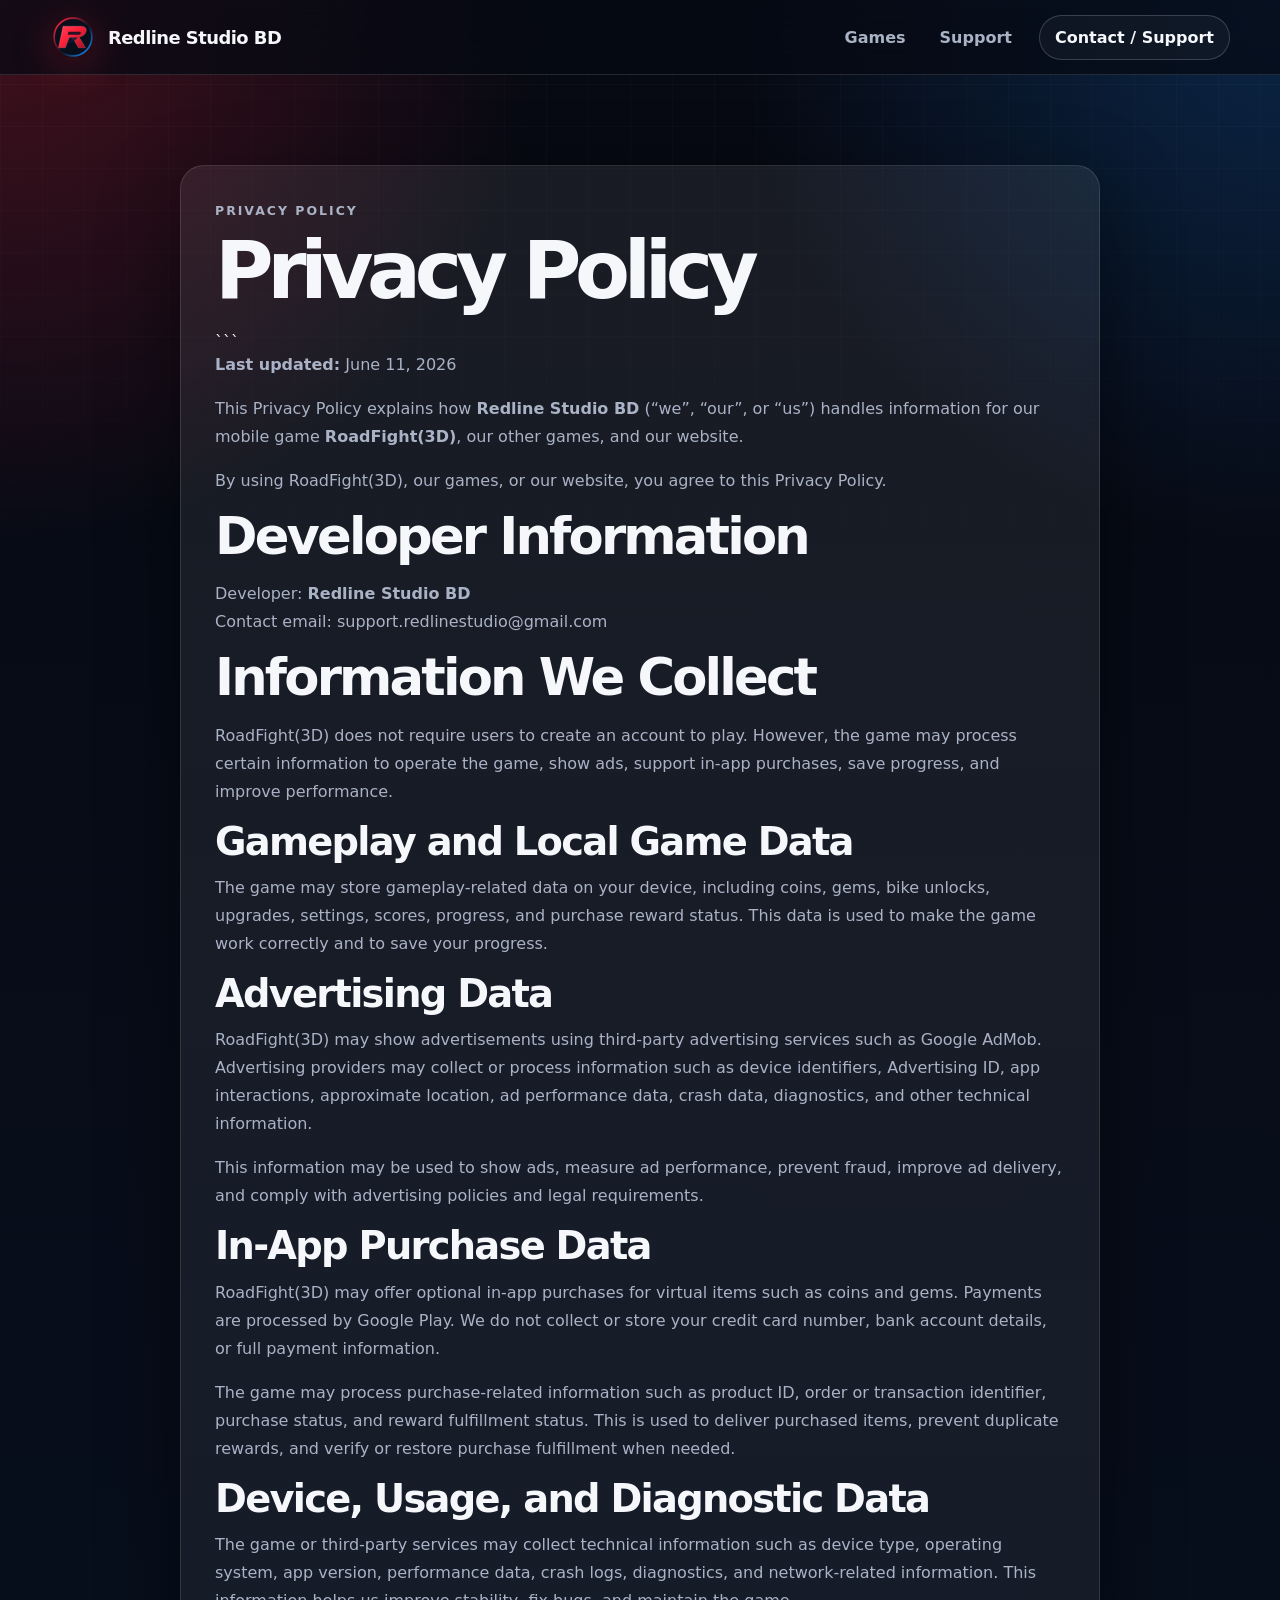
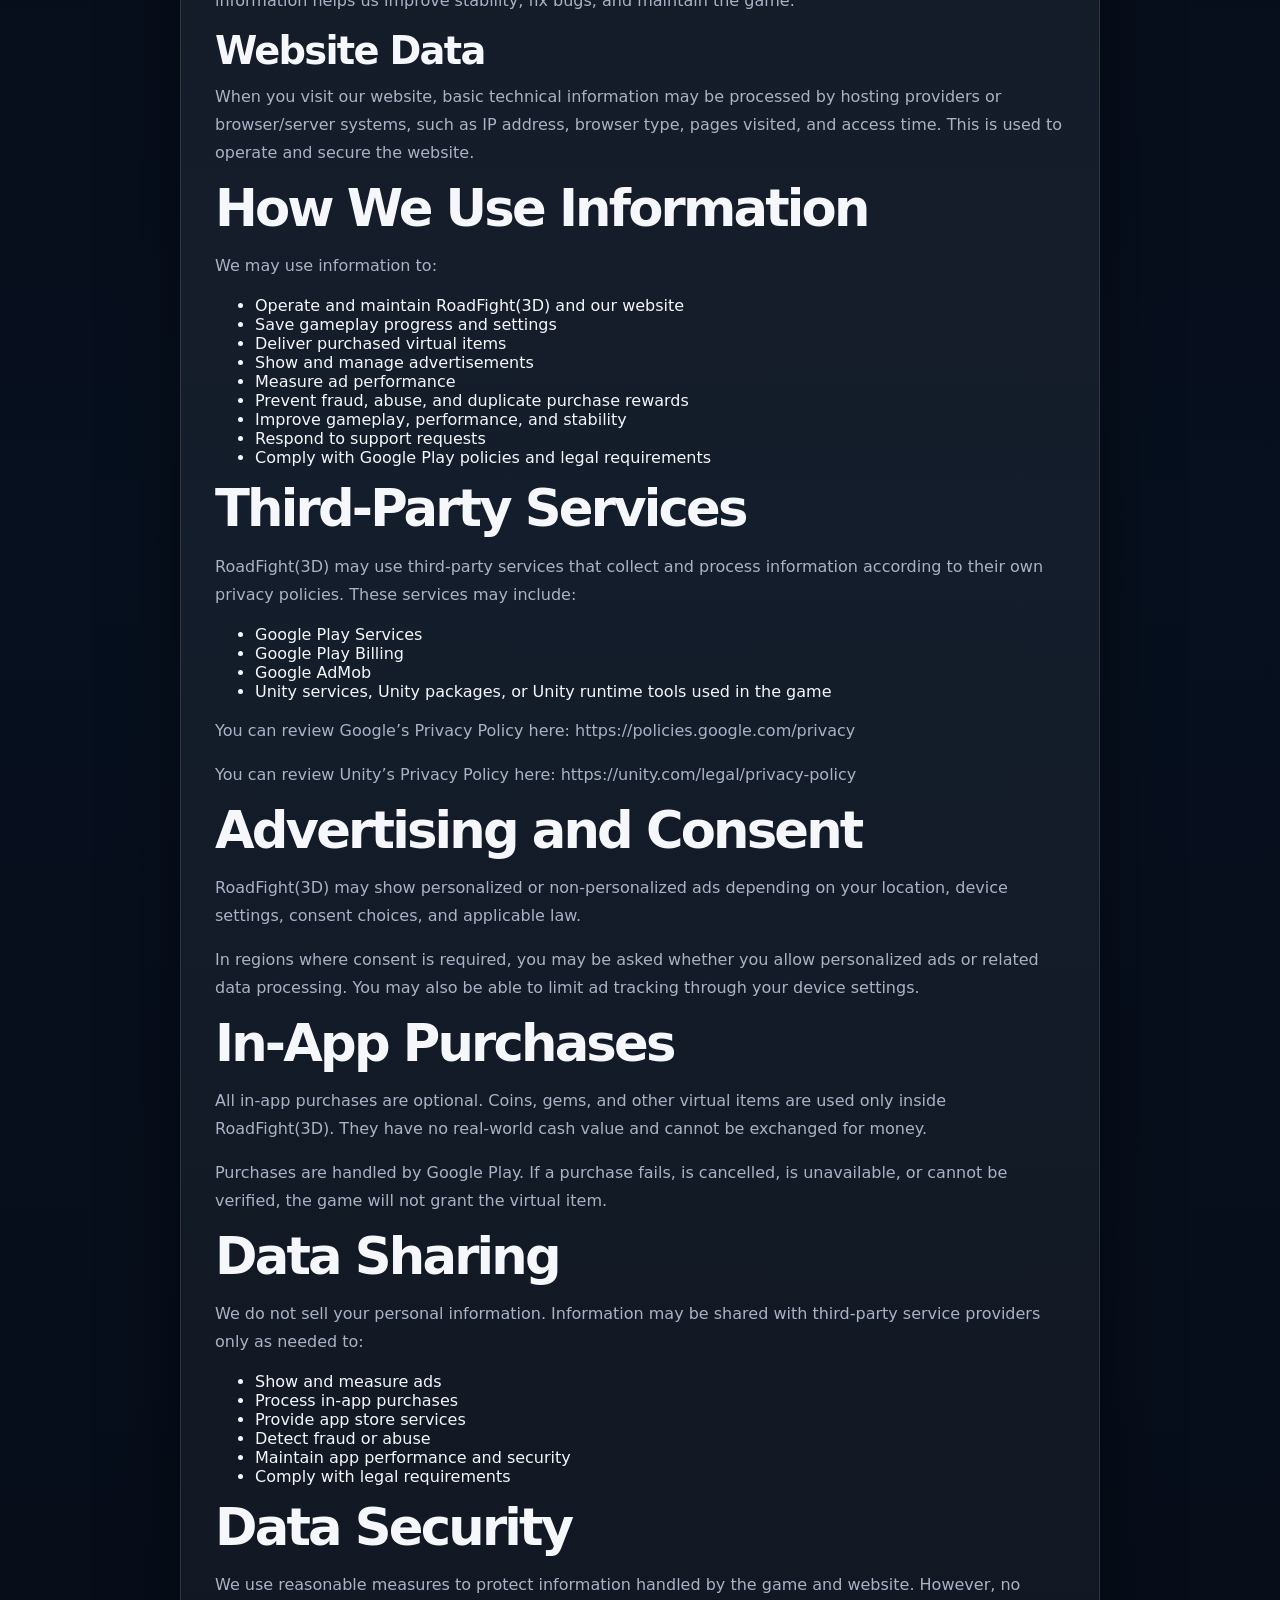
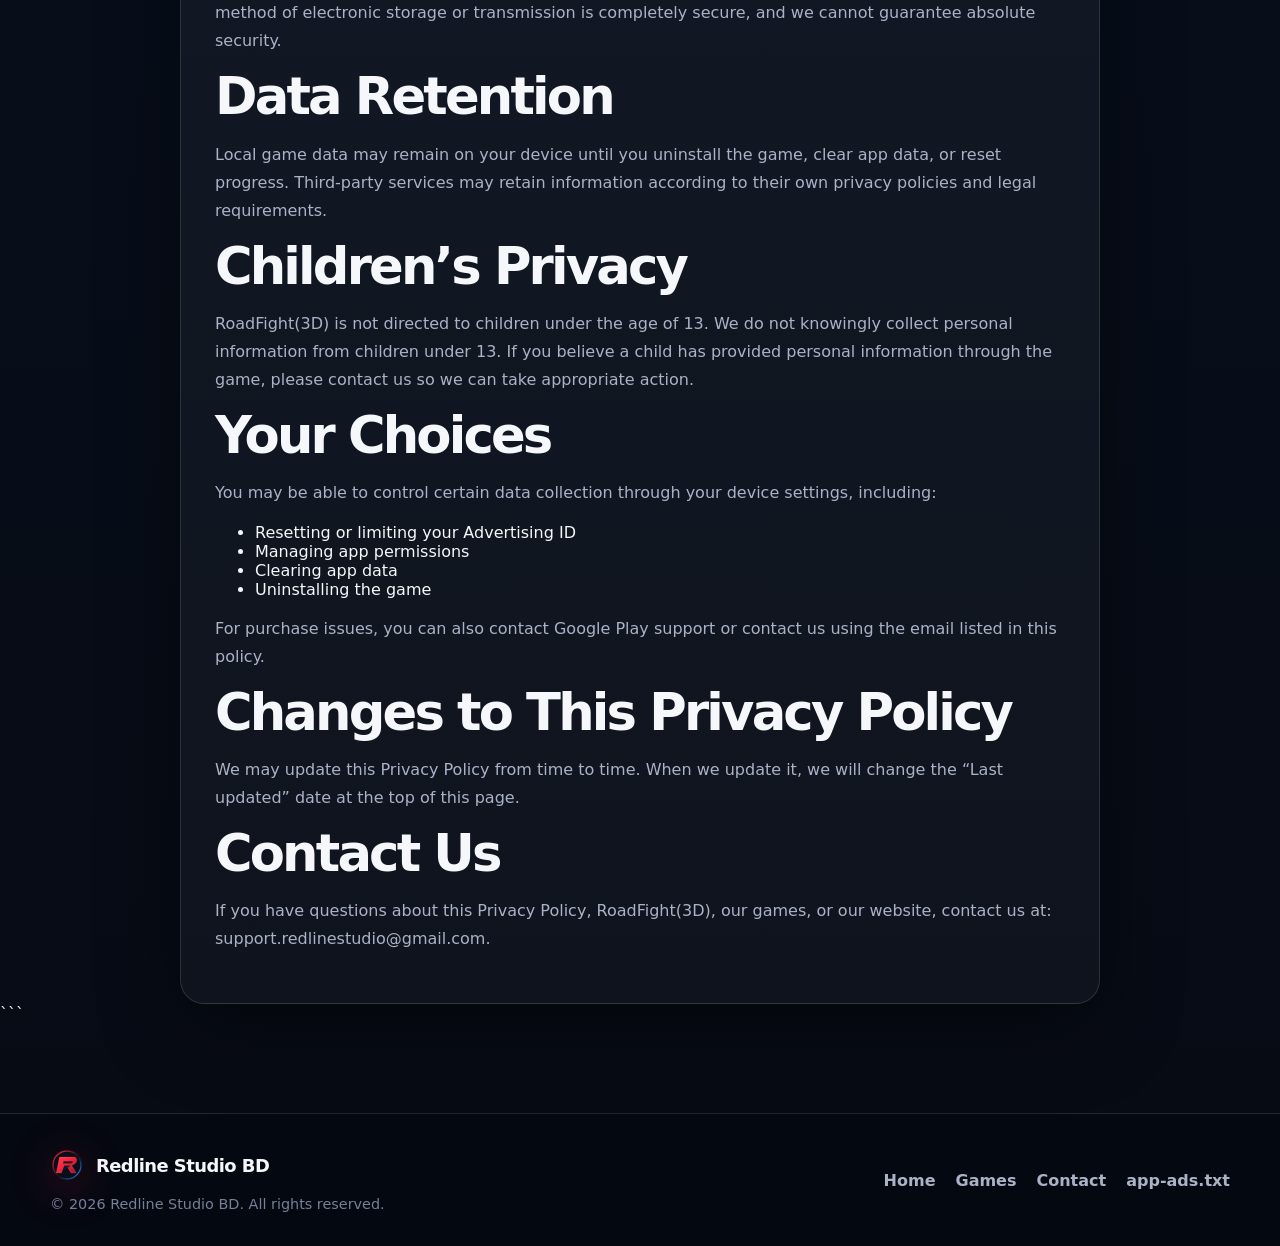
==== commit 11537c59: "Update privacy.html" ====
--- a/privacy.html
+++ b/privacy.html
@@ -1,10 +1,11 @@
 <!doctype html>
+
 <html lang="en">
 <head>
   <meta charset="utf-8" />
   <meta name="viewport" content="width=device-width, initial-scale=1" />
-  <title>Privacy Policy — Redline Studio BD</title>
-  <meta name="description" content="Privacy Policy for Redline Studio BD games and website." />
+  <title>Privacy Policy — RoadFight(3D) | Redline Studio BD</title>
+  <meta name="description" content="Privacy Policy for RoadFight(3D), Redline Studio BD games, and Redline Studio BD website." />
   <meta name="theme-color" content="#0a0f1f" />
   <link rel="icon" href="assets/favicon.svg" type="image/svg+xml" />
   <link rel="stylesheet" href="styles.css" />
@@ -31,26 +32,197 @@
     <article class="container support-card" style="display:block; max-width: 920px;">
       <p class="eyebrow">Privacy Policy</p>
       <h1 style="font-size: clamp(2.6rem, 7vw, 5rem);">Privacy Policy</h1>
-      <p><strong>Last updated:</strong> June 6, 2026</p>
-      <p>This Privacy Policy explains how Redline Studio BD handles information for our mobile games and website.</p>
-
-      <h2>Information We Collect</h2>
-      <p>Our games may use platform services such as Google Play and advertising services. These services may collect device, usage, diagnostics, advertising, or performance information according to their own policies.</p>
-
-      <h2>How Information Is Used</h2>
-      <p>Information may be used to run the game, improve gameplay quality, fix bugs, provide support, measure performance, and show or manage ads where applicable.</p>
-
-      <h2>Children</h2>
-      <p>Our games are intended to be used only in ways allowed by the age rating shown on each store listing. Parents or guardians can contact us with privacy questions.</p>
-
-      <h2>Third-Party Services</h2>
-      <p>Our games may link to or use third-party services such as Google Play services or advertising providers. Their privacy practices are controlled by their own policies.</p>
-
-      <h2>Contact Us</h2>
-      <p>For privacy, support, or game-related questions, contact us at <a href="mailto:support.redlinestudio@gmail.com">support.redlinestudio@gmail.com</a>.</p>
-
-      <p style="color: var(--muted-2); font-size: 0.95rem; margin-top: 34px;">Important: Before using this as your official Play Console privacy policy, update it so it exactly matches the data your app collects, shares, and uses.</p>
-    </article>
+
+```
+  <p><strong>Last updated:</strong> June 11, 2026</p>
+
+  <p>
+    This Privacy Policy explains how <strong>Redline Studio BD</strong> (“we”, “our”, or “us”) handles information for
+    our mobile game <strong>RoadFight(3D)</strong>, our other games, and our website.
+  </p>
+
+  <p>
+    By using RoadFight(3D), our games, or our website, you agree to this Privacy Policy.
+  </p>
+
+  <h2>Developer Information</h2>
+  <p>
+    Developer: <strong>Redline Studio BD</strong><br />
+    Contact email:
+    <a href="mailto:support.redlinestudio@gmail.com">support.redlinestudio@gmail.com</a>
+  </p>
+
+  <h2>Information We Collect</h2>
+  <p>
+    RoadFight(3D) does not require users to create an account to play. However, the game may process certain information
+    to operate the game, show ads, support in-app purchases, save progress, and improve performance.
+  </p>
+
+  <h3>Gameplay and Local Game Data</h3>
+  <p>
+    The game may store gameplay-related data on your device, including coins, gems, bike unlocks, upgrades, settings,
+    scores, progress, and purchase reward status. This data is used to make the game work correctly and to save your progress.
+  </p>
+
+  <h3>Advertising Data</h3>
+  <p>
+    RoadFight(3D) may show advertisements using third-party advertising services such as Google AdMob.
+    Advertising providers may collect or process information such as device identifiers, Advertising ID, app interactions,
+    approximate location, ad performance data, crash data, diagnostics, and other technical information.
+  </p>
+
+  <p>
+    This information may be used to show ads, measure ad performance, prevent fraud, improve ad delivery, and comply with
+    advertising policies and legal requirements.
+  </p>
+
+  <h3>In-App Purchase Data</h3>
+  <p>
+    RoadFight(3D) may offer optional in-app purchases for virtual items such as coins and gems. Payments are processed by
+    Google Play. We do not collect or store your credit card number, bank account details, or full payment information.
+  </p>
+
+  <p>
+    The game may process purchase-related information such as product ID, order or transaction identifier, purchase status,
+    and reward fulfillment status. This is used to deliver purchased items, prevent duplicate rewards, and verify or restore
+    purchase fulfillment when needed.
+  </p>
+
+  <h3>Device, Usage, and Diagnostic Data</h3>
+  <p>
+    The game or third-party services may collect technical information such as device type, operating system, app version,
+    performance data, crash logs, diagnostics, and network-related information. This information helps us improve stability,
+    fix bugs, and maintain the game.
+  </p>
+
+  <h3>Website Data</h3>
+  <p>
+    When you visit our website, basic technical information may be processed by hosting providers or browser/server systems,
+    such as IP address, browser type, pages visited, and access time. This is used to operate and secure the website.
+  </p>
+
+  <h2>How We Use Information</h2>
+  <p>We may use information to:</p>
+  <ul>
+    <li>Operate and maintain RoadFight(3D) and our website</li>
+    <li>Save gameplay progress and settings</li>
+    <li>Deliver purchased virtual items</li>
+    <li>Show and manage advertisements</li>
+    <li>Measure ad performance</li>
+    <li>Prevent fraud, abuse, and duplicate purchase rewards</li>
+    <li>Improve gameplay, performance, and stability</li>
+    <li>Respond to support requests</li>
+    <li>Comply with Google Play policies and legal requirements</li>
+  </ul>
+
+  <h2>Third-Party Services</h2>
+  <p>
+    RoadFight(3D) may use third-party services that collect and process information according to their own privacy policies.
+    These services may include:
+  </p>
+
+  <ul>
+    <li>Google Play Services</li>
+    <li>Google Play Billing</li>
+    <li>Google AdMob</li>
+    <li>Unity services, Unity packages, or Unity runtime tools used in the game</li>
+  </ul>
+
+  <p>
+    You can review Google’s Privacy Policy here:
+    <a href="https://policies.google.com/privacy" target="_blank" rel="noopener noreferrer">https://policies.google.com/privacy</a>
+  </p>
+
+  <p>
+    You can review Unity’s Privacy Policy here:
+    <a href="https://unity.com/legal/privacy-policy" target="_blank" rel="noopener noreferrer">https://unity.com/legal/privacy-policy</a>
+  </p>
+
+  <h2>Advertising and Consent</h2>
+  <p>
+    RoadFight(3D) may show personalized or non-personalized ads depending on your location, device settings, consent choices,
+    and applicable law.
+  </p>
+
+  <p>
+    In regions where consent is required, you may be asked whether you allow personalized ads or related data processing.
+    You may also be able to limit ad tracking through your device settings.
+  </p>
+
+  <h2>In-App Purchases</h2>
+  <p>
+    All in-app purchases are optional. Coins, gems, and other virtual items are used only inside RoadFight(3D).
+    They have no real-world cash value and cannot be exchanged for money.
+  </p>
+
+  <p>
+    Purchases are handled by Google Play. If a purchase fails, is cancelled, is unavailable, or cannot be verified,
+    the game will not grant the virtual item.
+  </p>
+
+  <h2>Data Sharing</h2>
+  <p>
+    We do not sell your personal information. Information may be shared with third-party service providers only as needed to:
+  </p>
+
+  <ul>
+    <li>Show and measure ads</li>
+    <li>Process in-app purchases</li>
+    <li>Provide app store services</li>
+    <li>Detect fraud or abuse</li>
+    <li>Maintain app performance and security</li>
+    <li>Comply with legal requirements</li>
+  </ul>
+
+  <h2>Data Security</h2>
+  <p>
+    We use reasonable measures to protect information handled by the game and website. However, no method of electronic
+    storage or transmission is completely secure, and we cannot guarantee absolute security.
+  </p>
+
+  <h2>Data Retention</h2>
+  <p>
+    Local game data may remain on your device until you uninstall the game, clear app data, or reset progress.
+    Third-party services may retain information according to their own privacy policies and legal requirements.
+  </p>
+
+  <h2>Children’s Privacy</h2>
+  <p>
+    RoadFight(3D) is not directed to children under the age of 13. We do not knowingly collect personal information from
+    children under 13. If you believe a child has provided personal information through the game, please contact us so we
+    can take appropriate action.
+  </p>
+
+  <h2>Your Choices</h2>
+  <p>
+    You may be able to control certain data collection through your device settings, including:
+  </p>
+
+  <ul>
+    <li>Resetting or limiting your Advertising ID</li>
+    <li>Managing app permissions</li>
+    <li>Clearing app data</li>
+    <li>Uninstalling the game</li>
+  </ul>
+
+  <p>
+    For purchase issues, you can also contact Google Play support or contact us using the email listed in this policy.
+  </p>
+
+  <h2>Changes to This Privacy Policy</h2>
+  <p>
+    We may update this Privacy Policy from time to time. When we update it, we will change the “Last updated” date at the
+    top of this page.
+  </p>
+
+  <h2>Contact Us</h2>
+  <p>
+    If you have questions about this Privacy Policy, RoadFight(3D), our games, or our website, contact us at:
+    <a href="mailto:support.redlinestudio@gmail.com">support.redlinestudio@gmail.com</a>.
+  </p>
+</article>
+```
+
   </main>
 
   <footer class="site-footer">
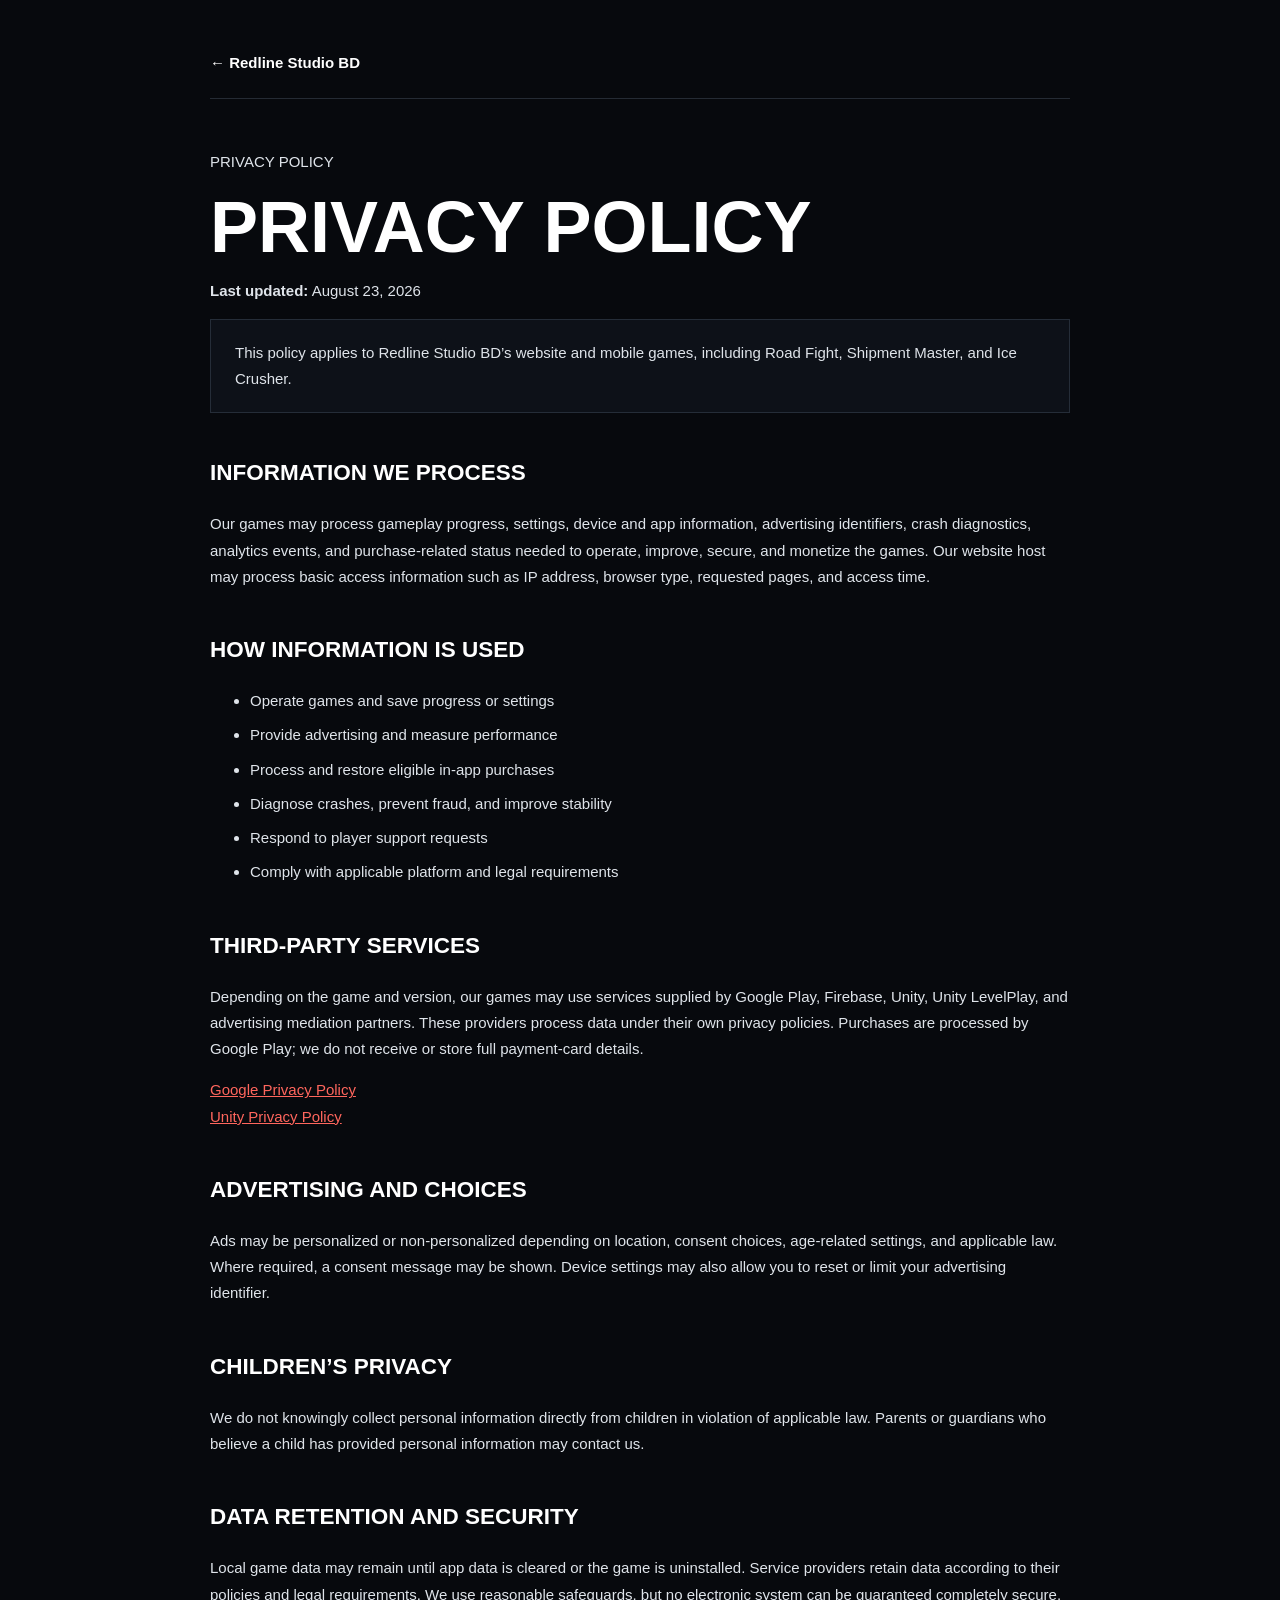
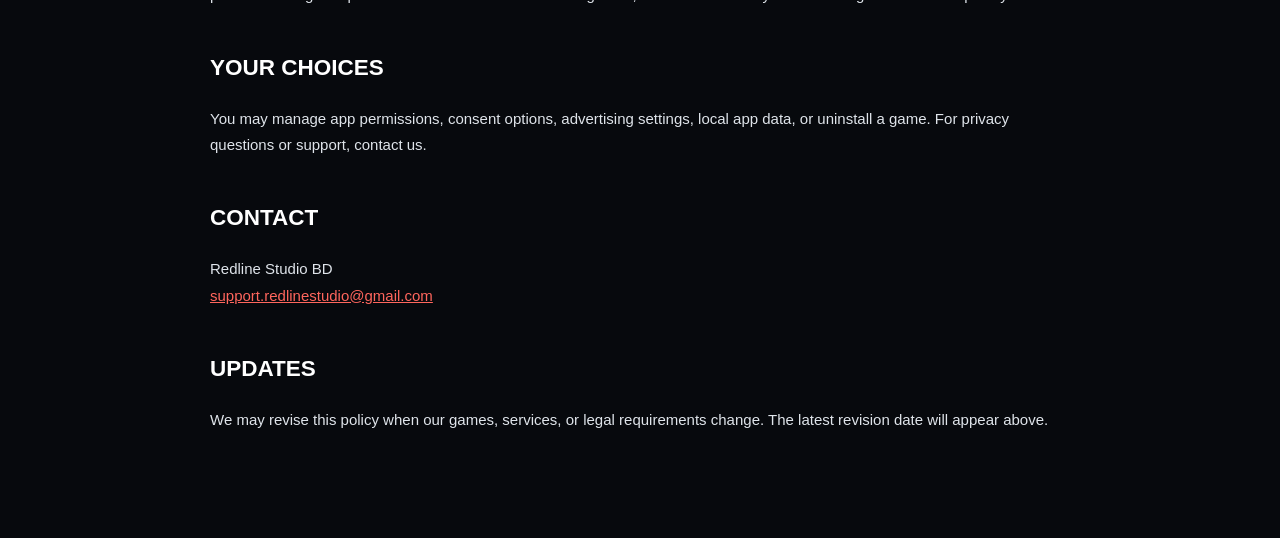
==== commit fdc44e50: "Update website with all games and Race Rush" ====
--- a/privacy.html
+++ b/privacy.html
@@ -1,247 +1 @@
-<!doctype html>
-
-<html lang="en">
-<head>
-  <meta charset="utf-8" />
-  <meta name="viewport" content="width=device-width, initial-scale=1" />
-  <title>Privacy Policy — RoadFight(3D) | Redline Studio BD</title>
-  <meta name="description" content="Privacy Policy for RoadFight(3D), Redline Studio BD games, and Redline Studio BD website." />
-  <meta name="theme-color" content="#0a0f1f" />
-  <link rel="icon" href="assets/favicon.svg" type="image/svg+xml" />
-  <link rel="stylesheet" href="styles.css" />
-</head>
-<body>
-  <header class="site-header is-scrolled" data-header>
-    <div class="container header-inner">
-      <a class="brand" href="index.html#home" aria-label="Redline Studio BD home">
-        <img src="assets/redline-logo.svg" width="46" height="46" alt="" />
-        <span>Redline Studio BD</span>
-      </a>
-      <button class="nav-toggle" data-nav-toggle aria-label="Open menu" aria-expanded="false">
-        <span></span><span></span><span></span>
-      </button>
-      <nav class="main-nav privacy-nav" data-nav>
-        <a href="index.html#games">Games</a>
-        <a href="index.html#support">Support</a>
-        <a class="nav-pill" href="mailto:support.redlinestudio@gmail.com">Contact / Support</a>
-      </nav>
-    </div>
-  </header>
-
-  <main class="section">
-    <article class="container support-card" style="display:block; max-width: 920px;">
-      <p class="eyebrow">Privacy Policy</p>
-      <h1 style="font-size: clamp(2.6rem, 7vw, 5rem);">Privacy Policy</h1>
-
-```
-  <p><strong>Last updated:</strong> June 11, 2026</p>
-
-  <p>
-    This Privacy Policy explains how <strong>Redline Studio BD</strong> (“we”, “our”, or “us”) handles information for
-    our mobile game <strong>RoadFight(3D)</strong>, our other games, and our website.
-  </p>
-
-  <p>
-    By using RoadFight(3D), our games, or our website, you agree to this Privacy Policy.
-  </p>
-
-  <h2>Developer Information</h2>
-  <p>
-    Developer: <strong>Redline Studio BD</strong><br />
-    Contact email:
-    <a href="mailto:support.redlinestudio@gmail.com">support.redlinestudio@gmail.com</a>
-  </p>
-
-  <h2>Information We Collect</h2>
-  <p>
-    RoadFight(3D) does not require users to create an account to play. However, the game may process certain information
-    to operate the game, show ads, support in-app purchases, save progress, and improve performance.
-  </p>
-
-  <h3>Gameplay and Local Game Data</h3>
-  <p>
-    The game may store gameplay-related data on your device, including coins, gems, bike unlocks, upgrades, settings,
-    scores, progress, and purchase reward status. This data is used to make the game work correctly and to save your progress.
-  </p>
-
-  <h3>Advertising Data</h3>
-  <p>
-    RoadFight(3D) may show advertisements using third-party advertising services such as Google AdMob.
-    Advertising providers may collect or process information such as device identifiers, Advertising ID, app interactions,
-    approximate location, ad performance data, crash data, diagnostics, and other technical information.
-  </p>
-
-  <p>
-    This information may be used to show ads, measure ad performance, prevent fraud, improve ad delivery, and comply with
-    advertising policies and legal requirements.
-  </p>
-
-  <h3>In-App Purchase Data</h3>
-  <p>
-    RoadFight(3D) may offer optional in-app purchases for virtual items such as coins and gems. Payments are processed by
-    Google Play. We do not collect or store your credit card number, bank account details, or full payment information.
-  </p>
-
-  <p>
-    The game may process purchase-related information such as product ID, order or transaction identifier, purchase status,
-    and reward fulfillment status. This is used to deliver purchased items, prevent duplicate rewards, and verify or restore
-    purchase fulfillment when needed.
-  </p>
-
-  <h3>Device, Usage, and Diagnostic Data</h3>
-  <p>
-    The game or third-party services may collect technical information such as device type, operating system, app version,
-    performance data, crash logs, diagnostics, and network-related information. This information helps us improve stability,
-    fix bugs, and maintain the game.
-  </p>
-
-  <h3>Website Data</h3>
-  <p>
-    When you visit our website, basic technical information may be processed by hosting providers or browser/server systems,
-    such as IP address, browser type, pages visited, and access time. This is used to operate and secure the website.
-  </p>
-
-  <h2>How We Use Information</h2>
-  <p>We may use information to:</p>
-  <ul>
-    <li>Operate and maintain RoadFight(3D) and our website</li>
-    <li>Save gameplay progress and settings</li>
-    <li>Deliver purchased virtual items</li>
-    <li>Show and manage advertisements</li>
-    <li>Measure ad performance</li>
-    <li>Prevent fraud, abuse, and duplicate purchase rewards</li>
-    <li>Improve gameplay, performance, and stability</li>
-    <li>Respond to support requests</li>
-    <li>Comply with Google Play policies and legal requirements</li>
-  </ul>
-
-  <h2>Third-Party Services</h2>
-  <p>
-    RoadFight(3D) may use third-party services that collect and process information according to their own privacy policies.
-    These services may include:
-  </p>
-
-  <ul>
-    <li>Google Play Services</li>
-    <li>Google Play Billing</li>
-    <li>Google AdMob</li>
-    <li>Unity services, Unity packages, or Unity runtime tools used in the game</li>
-  </ul>
-
-  <p>
-    You can review Google’s Privacy Policy here:
-    <a href="https://policies.google.com/privacy" target="_blank" rel="noopener noreferrer">https://policies.google.com/privacy</a>
-  </p>
-
-  <p>
-    You can review Unity’s Privacy Policy here:
-    <a href="https://unity.com/legal/privacy-policy" target="_blank" rel="noopener noreferrer">https://unity.com/legal/privacy-policy</a>
-  </p>
-
-  <h2>Advertising and Consent</h2>
-  <p>
-    RoadFight(3D) may show personalized or non-personalized ads depending on your location, device settings, consent choices,
-    and applicable law.
-  </p>
-
-  <p>
-    In regions where consent is required, you may be asked whether you allow personalized ads or related data processing.
-    You may also be able to limit ad tracking through your device settings.
-  </p>
-
-  <h2>In-App Purchases</h2>
-  <p>
-    All in-app purchases are optional. Coins, gems, and other virtual items are used only inside RoadFight(3D).
-    They have no real-world cash value and cannot be exchanged for money.
-  </p>
-
-  <p>
-    Purchases are handled by Google Play. If a purchase fails, is cancelled, is unavailable, or cannot be verified,
-    the game will not grant the virtual item.
-  </p>
-
-  <h2>Data Sharing</h2>
-  <p>
-    We do not sell your personal information. Information may be shared with third-party service providers only as needed to:
-  </p>
-
-  <ul>
-    <li>Show and measure ads</li>
-    <li>Process in-app purchases</li>
-    <li>Provide app store services</li>
-    <li>Detect fraud or abuse</li>
-    <li>Maintain app performance and security</li>
-    <li>Comply with legal requirements</li>
-  </ul>
-
-  <h2>Data Security</h2>
-  <p>
-    We use reasonable measures to protect information handled by the game and website. However, no method of electronic
-    storage or transmission is completely secure, and we cannot guarantee absolute security.
-  </p>
-
-  <h2>Data Retention</h2>
-  <p>
-    Local game data may remain on your device until you uninstall the game, clear app data, or reset progress.
-    Third-party services may retain information according to their own privacy policies and legal requirements.
-  </p>
-
-  <h2>Children’s Privacy</h2>
-  <p>
-    RoadFight(3D) is not directed to children under the age of 13. We do not knowingly collect personal information from
-    children under 13. If you believe a child has provided personal information through the game, please contact us so we
-    can take appropriate action.
-  </p>
-
-  <h2>Your Choices</h2>
-  <p>
-    You may be able to control certain data collection through your device settings, including:
-  </p>
-
-  <ul>
-    <li>Resetting or limiting your Advertising ID</li>
-    <li>Managing app permissions</li>
-    <li>Clearing app data</li>
-    <li>Uninstalling the game</li>
-  </ul>
-
-  <p>
-    For purchase issues, you can also contact Google Play support or contact us using the email listed in this policy.
-  </p>
-
-  <h2>Changes to This Privacy Policy</h2>
-  <p>
-    We may update this Privacy Policy from time to time. When we update it, we will change the “Last updated” date at the
-    top of this page.
-  </p>
-
-  <h2>Contact Us</h2>
-  <p>
-    If you have questions about this Privacy Policy, RoadFight(3D), our games, or our website, contact us at:
-    <a href="mailto:support.redlinestudio@gmail.com">support.redlinestudio@gmail.com</a>.
-  </p>
-</article>
-```
-
-  </main>
-
-  <footer class="site-footer">
-    <div class="container footer-grid">
-      <div>
-        <a class="footer-brand" href="index.html#home">
-          <img src="assets/redline-logo.svg" width="34" height="34" alt="" />
-          <span>Redline Studio BD</span>
-        </a>
-        <p>© <span data-year></span> Redline Studio BD. All rights reserved.</p>
-      </div>
-      <nav class="footer-links" aria-label="Footer navigation">
-        <a href="index.html">Home</a>
-        <a href="index.html#games">Games</a>
-        <a href="index.html#support">Contact</a>
-        <a href="app-ads.txt">app-ads.txt</a>
-      </nav>
-    </div>
-  </footer>
-  <script src="script.js"></script>
-</body>
-</html>
+<!doctype html><html lang="en"><head><meta charset="utf-8"><meta name="viewport" content="width=device-width,initial-scale=1"><title>Privacy Policy — Redline Studio BD</title><meta name="description" content="Privacy Policy for Redline Studio BD games and website."><link rel="icon" href="/favicon.svg"><style>body{margin:0;background:#07090d;color:#dfe4ea;font:15px/1.75 Arial,sans-serif}main{max-width:860px;margin:auto;padding:50px 24px 90px}a{color:#ff665d}header{border-bottom:1px solid #252b34;padding-bottom:22px;margin-bottom:50px}header a{color:#fff;text-decoration:none;font-weight:700}h1,h2{color:#fff;text-transform:uppercase}h1{font-size:clamp(42px,8vw,72px);line-height:1;margin:.2em 0}h2{margin-top:40px}li{margin:8px 0}.notice{background:#0d1118;border:1px solid #252d38;padding:20px 24px}</style></head><body><main><header><a href="/">← Redline Studio BD</a></header><p>PRIVACY POLICY</p><h1>Privacy Policy</h1><p><strong>Last updated:</strong> August 23, 2026</p><div class="notice">This policy applies to Redline Studio BD’s website and mobile games, including Road Fight, Shipment Master, and Ice Crusher.</div><h2>Information we process</h2><p>Our games may process gameplay progress, settings, device and app information, advertising identifiers, crash diagnostics, analytics events, and purchase-related status needed to operate, improve, secure, and monetize the games. Our website host may process basic access information such as IP address, browser type, requested pages, and access time.</p><h2>How information is used</h2><ul><li>Operate games and save progress or settings</li><li>Provide advertising and measure performance</li><li>Process and restore eligible in-app purchases</li><li>Diagnose crashes, prevent fraud, and improve stability</li><li>Respond to player support requests</li><li>Comply with applicable platform and legal requirements</li></ul><h2>Third-party services</h2><p>Depending on the game and version, our games may use services supplied by Google Play, Firebase, Unity, Unity LevelPlay, and advertising mediation partners. These providers process data under their own privacy policies. Purchases are processed by Google Play; we do not receive or store full payment-card details.</p><p><a href="https://policies.google.com/privacy" target="_blank" rel="noopener">Google Privacy Policy</a><br><a href="https://unity.com/legal/privacy-policy" target="_blank" rel="noopener">Unity Privacy Policy</a></p><h2>Advertising and choices</h2><p>Ads may be personalized or non-personalized depending on location, consent choices, age-related settings, and applicable law. Where required, a consent message may be shown. Device settings may also allow you to reset or limit your advertising identifier.</p><h2>Children’s privacy</h2><p>We do not knowingly collect personal information directly from children in violation of applicable law. Parents or guardians who believe a child has provided personal information may contact us.</p><h2>Data retention and security</h2><p>Local game data may remain until app data is cleared or the game is uninstalled. Service providers retain data according to their policies and legal requirements. We use reasonable safeguards, but no electronic system can be guaranteed completely secure.</p><h2>Your choices</h2><p>You may manage app permissions, consent options, advertising settings, local app data, or uninstall a game. For privacy questions or support, contact us.</p><h2>Contact</h2><p>Redline Studio BD<br><a href="mailto:support.redlinestudio@gmail.com">support.redlinestudio@gmail.com</a></p><h2>Updates</h2><p>We may revise this policy when our games, services, or legal requirements change. The latest revision date will appear above.</p></main></body></html>
